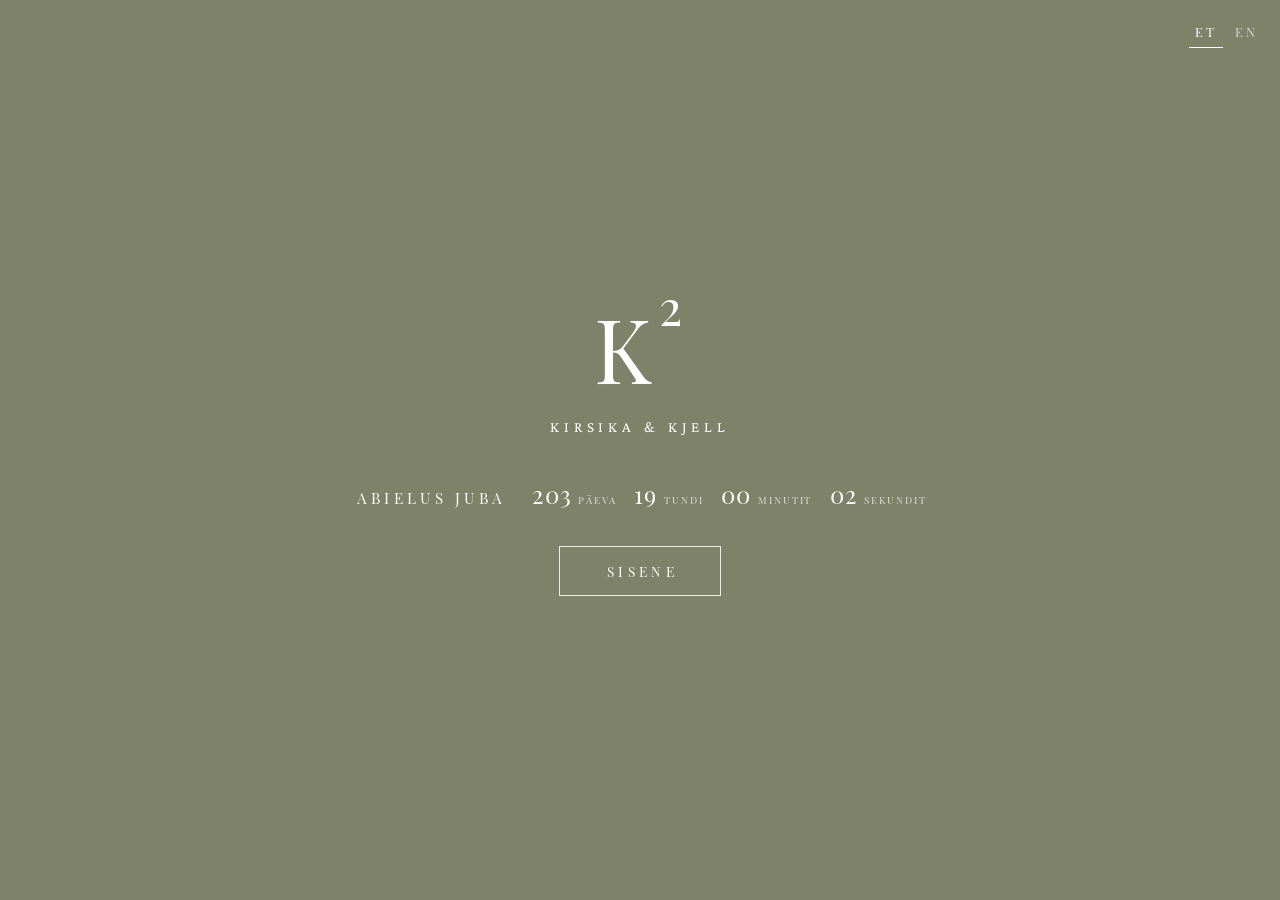
==== index.html @ 256d382e "Landing: bigger K² on phones, smaller count-up close to its label, one line on computers The one-lin" ====
<!doctype html>
<html lang="et">
<head>
  <title>Kirsika & Kjell</title>
  <meta charset="utf-8">
  <meta name="viewport" content="width=device-width, initial-scale=1.0">
  <meta name="keywords" content="Pulmad, Kirsika, Kjell">
  <meta name="description" content="Kirsika & Kjell Pulmad">

  <link rel="preconnect" href="https://fonts.googleapis.com">
  <link rel="preconnect" href="https://fonts.gstatic.com" crossorigin>
  <link href="https://fonts.googleapis.com/css2?family=Playfair+Display+SC:wght@400;700;900&family=Crimson+Pro:ital,wght@0,200..900;1,200..900&display=swap" rel="stylesheet">

  <link href="./style.css" type="text/css" rel="stylesheet">
</head>
<body>

<div class="gate" id="gate">
  <video class="bg-video" autoplay loop muted playsinline>
    <source src="K2.mp4" type="video/mp4">
  </video>
  <nav class="lang-switch" aria-label="Keel"><a href="index.html" lang="et" aria-current="page">ET</a><a href="en.html" lang="en">EN</a></nav>
  <div class="gate__inner">
    <div class="gate__brand">
      <p class="gate__logo">K<span class="super">2</span></p>
      <p class="gate__names">Kirsika &amp; Kjell</p>
    </div>
    <div class="gate__since">
      <h1 class="gate__label">Abielus juba</h1>
      <div class="countdown" data-since="2026-05-16T14:00:00+03:00" role="timer" aria-label="Abielus juba">
          <div class="countdown__cell">
            <span class="countdown__num" data-unit="d">--</span>
            <span class="countdown__lbl">päeva</span>
          </div>
          <div class="countdown__cell">
            <span class="countdown__num" data-unit="h">--</span>
            <span class="countdown__lbl">tundi</span>
          </div>
          <div class="countdown__cell">
            <span class="countdown__num" data-unit="m">--</span>
            <span class="countdown__lbl">minutit</span>
          </div>
          <div class="countdown__cell">
            <span class="countdown__num" data-unit="s">--</span>
            <span class="countdown__lbl">sekundit</span>
          </div>
      </div>
    </div>
    <button class="gate__btn" id="gate-enter" type="button">Sisene</button>
    <form class="gate__form" id="gate-form" hidden>
      <label class="visually-hidden" for="gate-pw">Parool</label>
      <input id="gate-pw" type="password" placeholder="Parool" autocomplete="off" autocapitalize="characters" spellcheck="false" required>
      <button class="gate__btn" type="submit">Ava</button>
      <p class="gate__error" id="gate-error" aria-live="polite"></p>
    </form>
  </div>
</div>

<div class="page" id="site" hidden></div>

<!-- The page content is encrypted. Edit it with tools/lock.js (see the comment at the top of that file). -->
<script id="locked" type="application/json">{"iter":310000,"salt":"vQiVzx8TGcfg18RZY+AP0g==","iv":"wEbfs6WBPSeCGo1Y","ct":"0F+RJvotbZdDdXQsGG6byM0WXBLQ/V6Wx1gEbDm/RqMzo++V1Q5sxUFkc9J2r/7x3gZcLpUcATj5QLIuo1Wu948eoTwaD/rPXMTDlRM71Elyk+n2sT/e/5cp1/4v5ZWzhIE8Qm8aVZiT1aBIbyCt70TwUYKrCPrOMk0eOxo5BPqb8T/nrdvNFXCMfuPQGPifjexEQrbmwPWOo8n+o1MbzO/0GqK8q7wVf2jsK3ixygFHD8UeY2S7VzLYrSEYRbWxO54NY18oRQsgYcDOpTv7iXLk2wJKbzltGHTOCNbHyvqwc3YS0q+/HJyoIDAgxd7Jvv9GpVjxrjAJDXq537oOim+qIPhtq711N38LnHH6CuQ8RgyoPpenQABxCwj3z31dFrODzXJEtxSKp+9XcK45d8/RJcN75HMHYu5GntkQeJ9Y1VF0ZQb0H5730ZE812k1EjQrOcAOZTjhu7I9qsXLP7Q/2IaBbkipuBsUnz289QnT8bZzPEqExWIA1HWmZKdEs3kjWxlzlY4yqbL2v9ToOJ+88qdUSouRljXApN8s2j6eKtbH43HFnC4CujAor9T16Am+egyk9RDZHFDoXh6RqKAYscclReM6tuCiVSWtNDr0heoleFSvIfv4/vx+WokeqVW4oepaxwZpfE7rRpHrm1X88dlCNsTKfaRth5gRND1fiJB87IEENuQ7DGoEJY7adMGz9T+Qnmx7RS1jmdHlv9hlg8Z4KhNxb7Nzt10y52EtgjK8+CkzUGPk+Vpts/NJ4Xml2HpJUjBhnAbuVnxE1w+wZPOTrNZ9wl4hZuDzY35E9IRSRxv+z3Kzeva0j24PxRUSySnmpxVbijNswrnRxs4abvJAi3YzFb3aRIqsOe+/TnYhZkMUdsURnOX7XWchMcWe4ZSs0ugEiq+BBbMWQjupMn1HoSBqcRqHJPWR7MhjGmwnhEvrT9GfcuBvsiWuo7InCAW5e1ZQg4ozBuyPmuZaj1dXPl6mAIOygZqL22T1tBfYq6uIJn7x9msm0IRNt2W6n9tGJJnu/td36YwEId6sIZUoV840ebdxcOS4Qk8bpFEc8bRS/xSglrLAie4qV33zOTP9+FPlPRDX0ba0ayZ5MssMs6YoelpnuVIgSzx6o7W63h2L78nghIV/oMTCHIQsxsoYmQ0YVaSDpb+XaDwJtPDdllA5jSuvUj+iQcbEC2gHEGmZxN/rreg65hKKzI5rvSNB4Yv0qgb3NuTLnrzUMpbPk0HCTVZjtFArdnxCTNDKPxWUMKgKfwnV2W0edNDBcRZfIaILe46gKgFDgVeaMb/PkNWtnJq1IXJL5zhrP3jFHHKLTmOzDcTU8vIgQ9MTBeWckexW9je8nVZ8CAjGt8BafDm7CcsQSiZumJCCfMZD3duDpqEFXcM5vCpmnSZLBcOovhLuhUg8xFWvn73nF/5yVrfV6cqqe5ENgpMLaL+2gfuOEwQhRi1rGAlRLFhGaIjFO1ZXStIK9c9SXnFm/TVfTRvK6GE/Dt79lcchnTLeWxtkEUBAD5rq4JyRtvuN0NbiK8H2EkNOuO8YFvIhy2T9qn25Iw9TiJyQExZUWMgLlkr0KMgI7z51yFIFdiqnFQCTwjKMBRi4KbZ4o+v9SH+Y8jNEET7GskkxWHJPFArv0/ek6PV3sK1mq3ZBlIAA1gZwBNww1UCzAFWEQ6UtuBXXXAFSuwtFPF9DBFO1DCYDZVWDzNvPWUju/BGq8AMdwURYLjiKlu1SFgAb0ycUkeLX8OfbMtzWfr0Xvnx39JkIgpnSzuJr4u9eIXfpCQRrPeSf/9TcBJs50WbYoUjtOXh0H76wuQ1yilRXTPyYrC7qwimEVo1oYlZAEyDLSX0lprNC4cKk7ZOokXFZbXDM0BkJmhv1dzRZrETqFDEu5AmMrjHJ5ADf6xkijfn+7U0dXC/FLzGG4QsYI7ZphpK5B626XE7FUjz7qQANWG+rgSn1qpU1k4fH2n4TS+jCfKUV4h5cWSLGDNm+/h4RLg1r1940WM2p+85V9LTglWyk15eRWooybvgtAUWhFlhy8CNjfs1nv2AsJLzYTkeBL9P8oCPDJtsy/afEdfscBFQOnMN/w/dTkUVeUoq5YNwTOwXdDImN1qBQn7kH9aOPIgV3O1JROFVVi29sX9ycrU6yvA0I1HUw8kVjgz/jHnBcBhYfuvgcqCknGRw1Te1rbs4IQ54Nfrf0mODSHOY0QPL+umF3Fbr/egrDWrJk/KDvE5ghWDcYF6+kGBBU5GcJP2VbmgP/d7Mqhqt3n/cqHACYK2OWsNf0dCXrDJWi4nsAJvHsCQPhfU9RfPLYAPl8ZJUd9vRefTGKh8POi55XEYKaDykewFxFsyWoIzMfXTwi3/[base64]/GIlH59OfDFy/uWLuNs0PBQG7MRfzPa7QrYyZVsVMfhcjuKQkpCFvodlOheRshbwl4up2mU8uMA5QAzCgwekyPjXzfQAUVXfLge036LuGdfRNNzyGInY4ZogsP3l++4x3AAzkKMCJeiLNewXK729OHaJbZqvtVLjXMCFds461xn28z8h8anLdBvBS14Ao/kRaMFfHjQlbvv4A3SlwRRG3Q6gZ0C42YT670AtqlN9qFK+vnOt/FLuJfhmTX5Ii/jJAWLqMblniBowQhzDvJCO2PzGVeGBlYK9VDewH6HaO0tnlPeLEpzTiYooshkmn+Ya2v13lGlta8TM8qY9aQdjeg3Mb2PYi6luC2+wsI28rDlbKjC5uRJYnw+zN2nFFZ8Ak4zmWbiFL1X4BojmIL0wdQTXG7f0tjRVHubCWvs0Xaqde/LzfDCjqIWTMVp8HiCBnvM4B51aYBXZENxFp6TsND/1vuHGt3tGJvroCjG9MKecxMX3y6+1N+PVIU5e6Uj8WRBGoRq5dWwBLs4jD/Hp5Wt8GOmglgHUUADxpOuraDZ4k7MAyN2A4BxkX/FPQLpAJcFtKCtCBUOPomuRTQOa2BALKW5tKxHcieksIL2F4U8t0H9DEDS1wrcSTC6+sEO2xVwinTbqHjuT1/3i7YfdCnuj/uWBi3JTtCzPP4ODMbTpR9KDw460ttiB+Vxkpr514XOZlXm68Uh7zQQaCNdQb4BWMzF9q+E0rwvp4Tsw0eI5Bh823fYooruyTLXxKYwnp0ruMIjSW9A+HcHmd7smSENGxALn/2lHXHFUyYhn0QXVs6B4Fh9SOxPyqovSoRUnovMnxNjE4+tWRxlt49EOiJc/QZRCzsBpdD+RaJ/udGT7gQCcRphA1N3jjb1HmjxPo69n/goaWyxTm7gGKOLqBR8DZ5U+imAfPNkpc8qqfvS/KlCAiU7/SZrccnMj8Rjh/T+/B9kvzuMbMRE/w2sI1r0ZYVD9mFOXjSEAHDN5FzDfpqjljy6EV9I7/tKTpGWPETQz9U43t27L13FYOsRsHBbuD/tQqozXzotuprnH3D0rTx35ZAkWaZH/uGF4ItSJN9ekUQP5UvNrxxH11WFL2Q5ZISqjDbCyFk0hYASizrfBhoziuSQMDsKDtzYGj6hNTq9mlyj57s/tchNiHdEG3LGZ8SwnqU3aR/GkoJMtpYJYRJydbaT5IeleVTOdDXJf9kddM1KuL2DiVOqU1A4rD/rYCo8k3yXxfHjPiFYtVOQzdMbW4Z2jQ1O4eaMviVDfyROaHWdr2kWzFF/9PUwGMUT77qGPVhhfbzFgKpbgpbsFSqrlM05zHqsHYEgst6l49MAmHohD9hRG0o59kqNRTYMpyK1nHa1em1YU31kB8sWoqSZQ58QC5sHFba13P2s49zTBCMHBzmKMCtsFAsfYYWYx+aJ5+Z54Y08qUhhpA0I6uHOmV3i0+H/s4ZKdy9UHgFdCWi6sKmTyA6gxywzQHDBbrtRcV1VjTTE1J+DP6Fa7rvhfXmqd5EBqXyW/[base64]/08mJgymcpsP9GYPbtRwDULuFlWrhAxqWLvgsYHSF2+94v/yD293Y5zG/8mN47aIMCn0zpJMGXJoN0G7OYk/MN9GJDEzmZGJsRlfamisTja5s7WAPwlaqXMd2bAzqGZ+rPmaTTmuN6aXTP3ATsGnpz5xiDAMM0lXyZ47oTUDBoNv9E4fxZkk9IOy1pka6+tMgUV1V/l58JKs5BA7okVZya0C9AXFIQztNvjv0OMs/hcl3eo0LrgyHLtGrThLX677ieNERR36K9KHhCQIJ16pLkEc6RNRABbiFbzoZc1g2uXgu4moHhdNxQenO0CEZw2DKjGj6msqFhVaWjfiIMeT+bjjtfkGd9qU4kpvHkOItL+ydQ3QaLtC2kOT7Ebt2QdfsWZtWFlluy7hnhcmBlOujkwxG0NLwkZRmf517/DAL89WUnQL+l32LvILE/87M/hbmpzocca0OtTFSg5VRSWHXfV98VwqnX8x+bBnR/AqbLKBQ3ecvyy7gZysF2NZCZicp4WEgw0jcg61laOIY8Ptab/0AFATu8PHhHUoZIjsu23x+lvmeiXia26UCoMB8Zls6gABcyvkt8Rd5SFcWFvoW1nRQ7ESYxMfTao3XH+0LdDML0USaMNeka2yieQP1tz/b018cSVecHOeyrDjyk93q9dGjKroA2P+Q9erHbC4f5O6/VK7Y28KaCWvZn4BeMJzJFxD9Y5pk7pyeusu0iPjDF8EsjoZK5yocoCyKBzFl5/PZbMwaLXqU9ILiBEZjDATvb0cmqVAEpeY1LBvhhPO/1ZhFTfu6BMsFtGPErm2TanweCUiYkn5wWHBfIrklV3NGQLguiegQ3oFWu1Ju0TL9/WrPDZOrI+dKeMEX30hWGo64klkqcP1A/6QZvEdHZivATQ6sIVyIJxvHMOIcuoxatUqnltCSfCmSkDe2ei3fuR3PN3JTsJHkY2+44D+XiTwsryBQ9kQ80Wl/vOFUl7UYeJuWS3lLuaSC5JcMLRkZDsZFRw2s7niMZ1Pi9shHwG5VlgkGSKJT0Y/EnEVgbxT0xLii55cZahQy0/pd+pyIMa+dbwii5xUud/hd3nBk1UTm/nKIxCpIzOoBUv0vdGfqQ6vtvDwOL7HqDxSI8VMmNTq9p/DQQPPmdEMbIAOcIyFgmhC8/BYxNJSTYZAeTh3mzMFvk8FGIVX4a3iiI6rMh7RVv4/pOiqmHQf3Oofvq8+tIhodJ8qGPpaSmjS3sEUdXHn9fcitqZhh42upH3vP27gg4axauRXQ82y3cstyzn5qVNgBO7shOeM6APxA+gQ8KRlNExE65lP7jdgCKs9i7YD6V33Ld6HlhyPOkM100Dvug/vMHA8fNTUfkwydXI8oT5kBirPzneJFTJ52PQpNuYGhhISee+3dmmdm+V4sdYcUjeyQYn01luE/NmiUMUo7WPqmrvkXGR+FqQw6+/Vea+ZQTH+VKvRBlIBADba5GvtnuW1SgCg09c1hZSOBetN0HMV7Q2a1AHMqXEh+PrKLzeP0RUZ91oW1XSXvJM5AhZOtpY5b2D/uQhTmKMHxk8QczCdpQ81nC9tj7uDpTLQGH+D8BcQgW4EF7IXrERyar0KOSi7iSDCDD3y9J2kQU14heK7mZ71/emL4B7orwsXclQNzDT65gWhxcKxWUEcwNWzhXEbDBYFFxfRI52Q2xsuwXSPOwpqwu6Wxapkf2WqUKgbPIZUIpxUkXWmy9SgWrFQg+S79UEDS9lcw+S9xPSoI0NWTbymf6sjceAJ23x6dweEosJHh1Y/FsYM68KulpivI1pTcM5OTdmC8sHPSdfZqwsbCF9niIsRQbqCV0ePdF1C+8Z0106SOsdM12pHc33IwzdMTF8kvjuvDJrM1zl1mYxeRVJcPbbSMhqGyne4EfHsPXgP/W/bG0xI7v37BV3klOarjnv1i1EkXYMstz/H4ltgjpfsuhJGrcvkIid5JZoV9UMDEki4EwzS0/wHxSQm4+GMy4VO1nPh+Zub+MKSJ0kF4+z1JzLCONE1iKggZP8gFovsPYulJijJNLn08rErpKgZI6dNN/8oI+OEgAqCWxeQJ/yCDVj0Bdrk+EUgxL6a9NowNoMxTWwerkpYqA2G6uPtvBUP+HoO9TUXJfb5gAA7/Or0Cpznn3oP4oUqhNpmBVRl+u9+paEhya/FTE5KOkxVLgR69QczgFN78lKPZ7UsAUKhFvDTfY6M9firVQdwbl0F65fdGxYjc4xa1/cuk5U0/R7Z6gmvaL7dwgMLX7KOaJBJiadRq87hP0vLWhlkLi74uCf8dZZIu1NmVjrIcNU/7cJQhKTvWrT2sTUr0e8juaJgn1VVEBvcspAojkSFTAIXG9iY2ICe3t1kuwmFUlcxN1P5KakQAsFd2JjAF1numhjKyyrxCLzVwdUowgeuozWKo8t9cII5K2ADIGE0md6ELe+bIXJnYa/mVYAQ6xNzpAvtv9HLo+KsdgifhuumkMl6OuolmUiU0ykRBNrgJs6icUPmRvXS+QzBI9rfBLXH+ZY8zNyjqDKWq2LFj6oG//0MeWS82t3FFw4vi0CbP2/BwjtA3rY/564HdR8DAub7StLOCUM+pAWOLj1ioFj+mnEVTDEi/UYLehBrnYk9h3fBjp0Kg3d98yq924vpavCWdjuTTE1++b+Zy+V7FBavx+bLNQ6xzTXnRklmJZC3GtPN736LXtfdR1rfqCv2zZ8F82xfcATtHAnBpz0uVB3t6KvKXOIrCCyJnm7mphSzb8/09swzQEBaZM++xKzjuUsiEx+Wx9NZ6aJT/mkdj4bO3vEOzDYfF9cevEdP8wZFk56hXDP/R+bM8KS7cTiapWHuJ7GyuZEkgqmO7iTbZnz2MhGJsrQtBVacqqt53rcq6r8DD0LvVKE4lzweMfjFCye+tFHIv0N27sfBob/4Llabb8K4wqv6gGEdSBHrxjN1H9ld1RTFpNeU1TnUQwO30dYwK9e0G+rfGQgvCTXSla2XELmP61zsIxTqYzT51Y3ssX5VF3PWU0OOKss6MFujEk1ipc+v2oFP8VmTNMBCmBZBNvEsrNGW2GgQP3lsFMNB364ZFzR5gSOoAD/6i/Ll9a476QJE8IQaCFS3186B9UrOr7eLEFYm/dxwGv4tuadIMhCkrK2r1Xk/t2k3SKm/aCUA9EjsRk60aiP6vtq2KUfduOk5JYkMmLhURwaU7GVRl0LyjoU5awUE3kETj5Q/IQpRGGRnVRHpl9/ilySEagJSVvI/t6WzI/lNl8QN6xIOjDQnxNTw5irt5OI+NOXwTnmyXtGchVIfIzirYmeeNGGaiNfD1e2uy+pckmoIGKNLUX5nFfsY0S924cvLp5Pm9hcmRzPaDWV0/Q0PTG6gHfjP4cODTIqHZEQRMfKvoOCcELMCYIvgyNvlkFEnqgvd/+NUTlIJxVdYhNAzbcaQXHe40vCwUvRdapU9xsiQYGd7uclBuZi/NfCMcihqLH0y7/G3RMp70lHY7EKBttmoKr4MowqpFTBvxKm8Bq2dMoSolpatAlev/yH7wMJWCTsjBxJQuzlgua7dxginKpdHXx9X3Mp+bQaaW05qfJVPvksz+dBLs/aDW7gzWM14zIuOwwTl42ZyYuP3asUmE0fzP06s+ZUNCY2h36nRVALdOsf9rz6pBztDeChNX5/xNQGJ2TA4L+yk52CcS4QdMm4NKM9XXbfpMncamRnoji8LHI4QpKBmCm3whWGSnFRqi9fHhw0Eb+Wy4PWDhcEXDKk4SoN1DGpqJEEgk1BKBhhqIHZrCB3EKqlM9vCW/D3VMEm77mGN9kK9ynPJnVP+Du1ULGQCUI9b/JH1ZAsOpNw7mxupm+DN7+o3JPsrdLNghRZ+AEx/B7EEbTfsiTtQLuIj4ob1uLp43w2omj88MJAvBIahQRoRaqMzSNm4eprnbP0YYYuQMEh6d8L+gW4bsx7B7hkG4gWc/ecH86PTQwyF7MksiTfecm7EeryYNJhIOVc1l29kF4eX8N2m9yUjGmN4yRVQuAsMV/NlGtxcaIe2/7CLTLfzqVCwD0Z9iN7nR/Tgp+FXnSGNz0Z7rI8aUBp+6EEdWzpE9cHvwR1sYvPuC16XMGEl0NPLLMlyHx6+3ztF3TTQj/7zX+z9Rje0YdzhuxWBpUMViDbHw6X7Dk14gdReuZkuDuml82aQnikB2HKnmv+NYwtXygGVQg4upfPaBo/w4CvrI/p2istHjSBHRNa3tshEO+BYE5gSLym1UZYq2I9mCuEbTeSzucY9xS+mjUeb8MepDm7xMaQAelKA1BPPj62buVmcc0m76vVLGv0lmLAJGfnvgpIVKnOJw9ij0tmbZMJ52/p8++ZVmIASelVUReo37u4o/f/kVpNRziE8gv9Z3hNM/URKe/6t1wM+nP+1HpobENGV1Je6JmuK0lBSThoGonrc+MztsFmdaq820w8j1Fz7fI3tkCrGX5aMLZF3X9kj9SISs/Fxf+mM7CfpDR0TGRZmVU4YY1s0ZkyyQ/15Md8zzYU/gCcwMQtZezG17ZK2LRYxrRVtdUrSB73lO/BOaVdrR+0PQf5GT9QFfAU/VZlLV2+vSidpf6UvR7xPJZwdM3IPebMwcbyFlbSrwYT6E14LprVtx9ZNV9jvqA2R2dOOv68Wo1hahGaYwP9IBZ4E6X5WzJdXAdy+Tvzh+Uiuy4Jo00tgXxjtL/juY3fPKbe8RXOesyc1NzMdomciYik4o+DJePtaSDF/gUSHuERCBu8UXaTX+CtoWe3ceFVk2wot24JDvoURI9Bapv8wcvn6safXfxf6PqVFbhwOfdsZ5+QMWsEK+38JhdoT00ujykXDg46WixZi6CaBxAN7huulaqBF0mu5jR7jfrVKgOtWY2t43U5s84LAYUJ9I7ZbDImfJWoTGdyaksHe7v0x8r1n87Sf0Rdpz9e/SsWhgMbBlDg3D1Kk/UwHM3E3sr+kKHVqgxYMaDkENH0haicvTiSo4XzKeuQNJuiJ6aw+BeE9jLFtrpA8Wkwk4x6ECw+oeBRmWzk9+ZcpvxVSxCQZ+2cL9Qq6uDBA9RUqZdrwns1ZjckghWUOmwQWvgNVNqY8/LIvXSKhLmAaQ5ebvWnFIqyTcl3vRFiQ4cZPDlDJZV0vL02Btk8ZYJoRsB6nccfRqVjgZnfIA3DDXF9VJm5sFEsdeTtQWMaKeYJcymSMjj6k1NITIjCdMySWoamfNfkQj+cdW7mpY2hGjGuvOmH/WN7/sPFeee3qjUf89wSK05FcTqvEigcs6DZT0G3iYyQXDaapZirii8/Dd7AqWNpadTKfu5nGYRSF/+Z8nTeISE4TAVkh8+ETTB98RxIXm25kS5l+ZmQDXVhZjaX0F/rPCH427iAWk8oQQp9weBrjkP+HnFYFvgJNIzgDQ898PLTywuGWV9Pxda943R7YeVkVL67XgDUFb+1n2YEQMmMlp/L1A7drQc/JQOQq0CS6ceYHAyWrc9lQbYauMha+uEO4jO5Z97QXcHQ7GoK8KAQCqQevG/Vyaoc5Ew8IFmOIZi5c4kBNQq+zCbxFPfPOF5g28y/vabBEAl4JqkOmsvA4W6s6gTFmVVaBgcjs/QINf8rwyBDJlmPGHcLoMH6nNqWJ9pIT6813GgE+fHQQI+y7iFNdrEpUmVHvFXCWueaMVtJx9YAmukyEtP1m9qUT6H9ZyMbT4YF1PslnzLFxMUh3OEwSJ2TzCp/N+1g7CLoBFZ3hZAxEeJngQXa+IewxZ323jGcqwz4u9gcs+cJ05YUu5S+gzHGIsEqHu2tjpMiSsgLwTqU/cd4F3gbSISs60MBR4XsL7Rc3vqi/[base64]/0Bx7zluWtyqWLTpnQcbvdzIwvMLyQ1Ux2wjXRfACnAMsYWLdbLbZplNZvOC4OZOpDylYTfRl96W2a16JqY4CxL//BQLqvo2uQdEEkAKZxFRm/hbs4whazqTSCq7tXhF1k2zqe44Gkb6tFaduXZxPVhYTzTwMufXvumtOQfYY1b1ncLU50JlDyMX6daEcaiZbCuEU2c3+mBamP/yOSyhVRmqhWCL/z2OqwWLN5XFTn8NYElOCEN3hCBDVhY2IYxb8Xe/[base64]/N/FbFinFWKNFS++gFsMnyWjroDwuX+eDA3xEIb0Pr4ZooKZvAenexvkMUhZRzwclixeFPPiS+e7IQ8T0YmYHY0J2+gKno89XjqbNvMZpAZTukOMqwD/lDuKRezkBNxHlPyEjd7fbxMGz9YEmUD/IOpX/gEmIReowhY1wQ5yc6d8V9x3uPJQHS6O2MB3nWEUdYrx1Fby0XBuy0sUpE26ReLRrmiIvADlsjra8cMjecsWAsB8Wa5WRHdxFVSyOBFt0DOg0ZJ/HcDThKNGjGUrFjqFtHA=="}</script>

<script>
  (function () {
    var TEXT = { wrong: 'Vale parool', busy: 'Avan…' };

    // Count-up of time married
    var clock = document.querySelector('.gate .countdown');
    var since = new Date(clock.getAttribute('data-since')).getTime();
    var cells = {};
    'dhms'.split('').forEach(function (u) { cells[u] = clock.querySelector('[data-unit="' + u + '"]'); });
    function pad(n) { return n < 10 ? '0' + n : String(n); }
    function tick() {
      var t = Math.max(0, Date.now() - since);
      cells.d.textContent = pad(Math.floor(t / 86400000));
      cells.h.textContent = pad(Math.floor(t / 3600000) % 24);
      cells.m.textContent = pad(Math.floor(t / 60000) % 60);
      cells.s.textContent = pad(Math.floor(t / 1000) % 60);
    }
    tick();
    var timer = setInterval(tick, 250);

    // Fade sections in as they scroll into view
    function initReveal() {
      var els = document.querySelectorAll('[data-reveal]');
      if (!('IntersectionObserver' in window) ||
          window.matchMedia('(prefers-reduced-motion: reduce)').matches) {
        els.forEach(function (el) { el.classList.add('is-visible'); });
        return;
      }
      var io = new IntersectionObserver(function (entries) {
        entries.forEach(function (entry) {
          if (entry.isIntersecting) {
            entry.target.classList.add('is-visible');
            io.unobserve(entry.target);
          }
        });
      }, { rootMargin: '0px 0px -10% 0px', threshold: 0.08 });
      els.forEach(function (el) { io.observe(el); });
    }

    // Password: decrypts the page content (AES-GCM, key from PBKDF2)
    function bytes(b64) {
      return Uint8Array.from(atob(b64), function (ch) { return ch.charCodeAt(0); });
    }
    function decrypt(password) {
      var p = JSON.parse(document.getElementById('locked').textContent);
      var pw = new TextEncoder().encode(password.trim().toUpperCase());
      return crypto.subtle.importKey('raw', pw, 'PBKDF2', false, ['deriveKey'])
        .then(function (base) {
          return crypto.subtle.deriveKey(
            { name: 'PBKDF2', salt: bytes(p.salt), iterations: p.iter, hash: 'SHA-256' },
            base, { name: 'AES-GCM', length: 256 }, false, ['decrypt']);
        })
        .then(function (key) {
          return crypto.subtle.decrypt({ name: 'AES-GCM', iv: bytes(p.iv) }, key, bytes(p.ct));
        })
        .then(function (buf) { return new TextDecoder().decode(buf); });
    }

    var gate = document.getElementById('gate');
    var site = document.getElementById('site');
    var form = document.getElementById('gate-form');
    var input = document.getElementById('gate-pw');
    var error = document.getElementById('gate-error');
    var enter = document.getElementById('gate-enter');

    function show(html, password) {
      site.innerHTML = html;
      site.hidden = false;
      gate.hidden = true;
      clearInterval(timer);
      var v = gate.querySelector('video');
      if (v) v.pause();
      window.scrollTo(0, 0);
      initReveal();
      // Remember for this browser tab only, so switching language doesn't ask again
      try { sessionStorage.setItem('k2-pw', password); } catch (e) {}
    }

    enter.addEventListener('click', function () {
      enter.hidden = true;
      form.hidden = false;
      input.focus();
    });

    form.addEventListener('submit', function (e) {
      e.preventDefault();
      var password = input.value;
      error.textContent = TEXT.busy;
      decrypt(password).then(function (html) {
        show(html, password);
      }, function () {
        error.textContent = TEXT.wrong;
        input.select();
      });
    });

    var saved = null;
    try { saved = sessionStorage.getItem('k2-pw'); } catch (e) {}
    if (saved) decrypt(saved).then(function (html) { show(html, saved); }, function () {});
  })();
</script>

</body>
</html>
---- style.css ----
/* ==========================================================================
   Kirsika & Kjell
   ========================================================================== */

:root {
  --page-pad-left: 24px;
  --page-pad-right: 24px;
  --content-max: 460px;
  --section-gap: 88px;
  --body-indent: 1.4rem;

  --color-bg: #ffffff;
  --color-ink: #1f1f1f;
  --color-ink-soft: #5e5e5e;
  --color-ink-faint: #9a9a93;
  --color-rule: rgba(31, 31, 31, 0.08);
  --color-card: #faf8f3;
  --color-card-edge: rgba(31, 31, 31, 0.07);
  --color-accent: #7e8269;
  --color-notice: #f6f3ec;
  --color-notice-edge: rgba(126, 130, 105, 0.28);

  --font-display: "Playfair Display SC", serif;
  --font-body: "Crimson Pro", serif;

  --tracking-display: 0.28em;
  --tracking-eyebrow: 0.32em;
}

html,
body {
  height: 100%;
}

body {
  margin: 0;
  background: var(--color-bg);
  color: var(--color-ink);
  font-family: var(--font-body);
  line-height: 1.65;
  -webkit-font-smoothing: antialiased;
  text-rendering: optimizeLegibility;
}

* {
  box-sizing: border-box;
  font-family: inherit;
}

a {
  color: inherit;
}

/* ============================ Hero ============================ */

.hero {
  position: relative;
  overflow: hidden;
  background-color: #7e8269;
  min-height: 100vh;
  min-height: 100dvh;
  padding: 24px;
  text-align: center;
  display: flex;
  flex-direction: column;
  justify-content: center;
  align-items: center;
}

.bg-video {
  position: absolute;
  inset: 0;
  width: 100%;
  height: 100%;
  object-fit: cover;
  opacity: 0.3;
  filter: grayscale(100%);
  pointer-events: none;
  z-index: 0;
}

.hero .hero-title,
.hero .subtitle {
  position: relative;
  z-index: 1;
  margin: 0;
  color: #fff;
}

.hero .hero-title {
  font-family: var(--font-display);
  font-size: clamp(3rem, 14vw, 5rem);
  font-weight: 500;
  text-transform: uppercase;
  letter-spacing: 0.05em;
  line-height: 1;
}

.super {
  font-family: var(--font-display);
  position: relative;
  top: -1.2em;
  font-size: 0.55em;
  margin-left: 2px;
}

.hero .subtitle {
  margin-top: 1.1rem;
  font-family: var(--font-body);
  font-weight: 400;
  letter-spacing: 0.32em;
  font-size: clamp(0.78rem, 2.4vw, 0.95rem);
  text-transform: uppercase;
}

/* =================== Coordinator strip (sticky) =================== */

.coord-strip {
  position: sticky;
  top: env(safe-area-inset-top, 0px);
  z-index: 400;
  width: 100%;
  background: #1a1a1a;
  color: #fff;
  --coord-gutter: 16px;
  padding: 10px max(var(--page-pad-right), var(--coord-gutter), env(safe-area-inset-right, 0px))
    10px max(var(--page-pad-left), var(--coord-gutter), env(safe-area-inset-left, 0px));
}

.coord-strip__line {
  margin: 0;
  width: 100%;
  display: grid;
  grid-template-columns: minmax(0, 1fr) auto minmax(0, 1fr);
  align-items: baseline;
  column-gap: clamp(8px, 2.2vw, var(--coord-gutter));
  font-size: clamp(0.5rem, 2.2vw, 0.85rem);
  line-height: 1.2;
  letter-spacing: 0.06em;
  white-space: nowrap;
}

.coord-strip__label {
  justify-self: start;
  text-transform: uppercase;
  display: inline-flex;
  align-items: center;
  gap: 0.4em;
}

.coord-icon {
  display: inline-block;
  width: 1em;
  height: 1em;
  vertical-align: -0.12em;
  flex-shrink: 0;
}

.coord-strip__pending {
  justify-self: center;
  display: inline-flex;
  align-items: center;
  gap: 0.4em;
  color: #fff;
  text-decoration: underline;
  text-underline-offset: 3px;
  white-space: nowrap;
  transition: color 0.2s ease;
}

.coord-strip__pending:hover {
  color: var(--color-accent);
}

.coord-strip__mail {
  justify-self: end;
  display: inline-flex;
  align-items: center;
  gap: 0.4em;
  color: #fff;
  text-decoration: underline;
  text-underline-offset: 3px;
  white-space: nowrap;
  transition: color 0.2s ease;
}

.coord-strip__mail:hover {
  color: var(--color-accent);
}

/* ========================== Page content ========================== */

.content {
  max-width: var(--content-max);
  margin: 0 auto;
  padding: 64px var(--page-pad-right) 14vh var(--page-pad-left);
  display: flex;
  flex-direction: column;
  gap: var(--section-gap);
  text-align: left;
}

.section {
  margin: 0;
}

p {
  margin: 0;
  font-size: 1rem;
  line-height: 1.7;
}

p + p {
  margin-top: 0.85rem;
}

a {
  text-decoration: none;
}

/* Column wrappers — invisible on mobile (children flow as direct flex items
   of .content), become a 2-column grid on desktop. */
.cols,
.col {
  display: contents;
}

/* =========================== Section heading =========================== */

.section-heading {
  display: flex;
  flex-direction: column;
  align-items: flex-start;
  gap: 0.45rem;
  margin-bottom: 1.4rem;
}

h1.section-main,
.section-title {
  font-family: var(--font-display);
  font-size: 1rem;
  font-weight: 700;
  letter-spacing: var(--tracking-display);
  text-transform: uppercase;
  margin: 0;
  text-align: left;
  color: var(--color-ink);
}

.section-eyebrow {
  font-style: italic;
  color: var(--color-ink-soft);
  letter-spacing: 0.06em;
  font-size: 0.95rem;
  text-align: left;
}

.section-ornament {
  align-self: center;
  display: inline-block;
  font-family: var(--font-body);
  color: var(--color-ink-faint);
  font-size: 0.7rem;
  letter-spacing: 0.5em;
  margin-top: 0.2rem;
  user-select: none;
}

/* Body content of every section, indented relative to its heading */
.section-body {
  padding-left: var(--body-indent);
}

/* Ornament used between repeated blocks (schedule items, songs). */
.ornament-divider {
  display: block;
  text-align: center;
  color: var(--color-ink-faint);
  font-size: 0.7rem;
  letter-spacing: 0.5em;
  margin: 2.2rem 0;
  user-select: none;
}

/* Inside an indented .section-body, pull back left and widen so the glyph
   centers on the content column, not on the indented body. */
.section-body .ornament-divider {
  margin-left: calc(-1 * var(--body-indent));
  width: calc(100% + var(--body-indent));
}

/* =============================== Notice =============================== */

.notice {
  background: var(--color-notice);
  border: 1px solid var(--color-notice-edge);
  border-radius: 2px;
  padding: 18px 22px;
  text-align: left;
}

.notice__text {
  display: flex;
  align-items: flex-start;
  gap: 0.7rem;
  margin: 0;
  font-size: 0.95rem;
  color: var(--color-ink-soft);
  font-style: italic;
}

.notice__icon {
  flex-shrink: 0;
  width: 14px;
  height: 14px;
  margin-top: 0.35rem;
  color: var(--color-accent);
}

.notice__icon svg {
  display: block;
  width: 100%;
  height: 100%;
}

/* =============================== Schedule =============================== */

.schedule-icon-stack {
  display: flex;
  flex-direction: column;
  align-items: center;
  gap: 1rem;
  color: var(--color-ink-faint);
}

.rings-icon {
  width: 72px;
  height: 72px;
  display: block;
}

.schedule-label {
  font-size: 0.88rem;
  letter-spacing: 0.18em;
  border-bottom: 1px solid currentColor;
  padding-bottom: 2px;
  opacity: 0.7;
  margin: 0;
}

.schedule-date {
  margin: 1.1rem 0 0;
  color: var(--color-ink-soft);
  font-style: italic;
  text-align: center;
}

.schedule-list {
  display: flex;
  flex-direction: column;
}

.schedule-item {
  display: flex;
  flex-direction: column;
  align-items: center;
  gap: 0.4rem;
  text-align: left;
}

.schedule-item__name {
  font-family: var(--font-display);
  font-size: 0.88rem;
  font-weight: 700;
  letter-spacing: 0.18em;
  text-transform: uppercase;
  margin: 0;
  color: var(--color-ink-faint);
  border-bottom: 1px solid currentColor;
  padding-bottom: 2px;
  opacity: 0.7;
}

.schedule-item__time {
  font-style: italic;
  color: var(--color-ink-soft);
  letter-spacing: 0.08em;
  font-size: 0.95rem;
  margin: 0;
  text-align: center;
}

/* Label / value pairs inside each schedule item */
.schedule-fields {
  margin: 1.1rem 0 0;
  display: flex;
  flex-direction: column;
  gap: 1rem;
  align-self: stretch;
}

/* Free-form note used by items without label/value fields (Kogunemine, Õhtu lõpeb) */
.schedule-item__text {
  margin: 1.1rem 0 0;
  font-size: 0.95rem;
  line-height: 1.65;
  color: var(--color-ink-soft);
  text-align: center;
  align-self: stretch;
}

.schedule-field {
  display: flex;
  flex-direction: column;
  align-items: center;
  gap: 0.3rem;
  text-align: center;
}

.schedule-field dt {
  font-family: var(--font-display);
  font-size: 0.7rem;
  font-weight: 700;
  letter-spacing: 0.24em;
  text-transform: uppercase;
  color: var(--color-ink-soft);
  margin: 0;
  text-align: center;
}

.schedule-field dd {
  margin: 0;
  font-size: 0.95rem;
  line-height: 1.65;
  color: var(--color-ink-soft);
  text-align: center;
}

.schedule-field dd a {
  color: var(--color-ink);
  border-bottom: 1px solid var(--color-rule);
  padding-bottom: 1px;
  transition: color 0.2s ease, border-color 0.2s ease;
}

.schedule-field dd a:hover {
  color: var(--color-accent);
  border-bottom-color: var(--color-accent);
}

.place-link {
  color: var(--color-ink);
  font-size: 0.98rem;
  border-bottom: 1px solid var(--color-rule);
  padding-bottom: 1px;
  transition: color 0.2s ease, border-color 0.2s ease;
}

.place-link:hover {
  color: var(--color-accent);
  border-bottom-color: var(--color-accent);
}

.place-pin {
  display: inline-block;
  width: 0.9em;
  height: 0.9em;
  margin-right: 0.4em;
  vertical-align: -0.14em;
  color: var(--color-accent);
  flex-shrink: 0;
}

.place-addr {
  display: block;
  margin-top: 0.2rem;
  font-style: italic;
  font-size: 0.92rem;
  color: var(--color-ink-soft);
}

/* =============================== Lyrics =============================== */

.lyrics-song {
  display: flex;
  flex-direction: column;
  align-items: flex-start;
}

.lyrics-song .song-title {
  font-family: var(--font-display);
  font-size: 0.95rem;
  font-weight: 700;
  letter-spacing: var(--tracking-eyebrow);
  text-transform: uppercase;
  margin: 0 0 0.85rem;
  color: var(--color-ink);
  text-align: left;
}

.lyrics-body {
  font-size: 0.98rem;
  line-height: 1.85;
  color: var(--color-ink);
  text-align: left;
}

.lyrics-body p {
  margin: 0 0 1.1em;
}

.lyrics-body p:last-child {
  margin-bottom: 0;
}

.lyrics-body .hint {
  color: var(--color-ink-faint);
  font-style: italic;
  font-size: 0.92rem;
}

/* =============================== Gift =============================== */

.gift-icon-wrap {
  display: flex;
  flex-direction: column;
  align-items: center;
  gap: 1rem;
  margin-bottom: 1.8rem;
  color: var(--color-ink-faint);
}

/* Translation button — circular tappable target containing icon, heading and text */
.translation-button {
  display: flex;
  flex-direction: column;
  align-items: center;
  justify-content: center;
  gap: 0.7rem;
  width: clamp(240px, 80vw, 300px);
  height: clamp(240px, 80vw, 300px);
  margin: 1.6rem auto 0;
  padding: 24px 28px;
  border-radius: 50%;
  border: 1.5px solid var(--color-card-edge);
  background: #ffffff;
  text-align: center;
  text-decoration: none;
  color: var(--color-ink-faint);
  box-sizing: border-box;
  transition: color 0.25s ease, border-color 0.25s ease, transform 0.25s ease;
}

.translation-button:hover {
  color: var(--color-accent);
  border-color: var(--color-accent);
  transform: scale(1.02);
}

.translation-button .gift-icon {
  width: 64px;
  height: 64px;
}

.translation-button .gift-icon-label {
  text-align: center;
}

.translation-button__text {
  font-size: 0.82rem;
  line-height: 1.55;
  color: var(--color-ink-soft);
  font-style: italic;
  max-width: 220px;
}

.gift-icon {
  width: 72px;
  height: 72px;
  display: block;
}

.gift-icon-label {
  font-size: 0.88rem;
  letter-spacing: 0.18em;
  border-bottom: 1px solid currentColor;
  padding-bottom: 2px;
  opacity: 0.7;
  margin: 0;
}

.gift-card {
  background: var(--color-card);
  border: 1px solid var(--color-card-edge);
  border-radius: 2px;
  padding: 24px 24px 26px;
  text-align: left;
}

.gift-card__intro {
  margin: 0 0 1.2rem;
  color: var(--color-ink-soft);
  font-style: italic;
}

.heart-icon {
  display: inline-block;
  width: 0.95em;
  height: 0.95em;
  vertical-align: -0.1em;
  margin-left: 0.35em;
  color: var(--color-accent);
  fill: currentColor;
}

.gift-details {
  margin: 0 0 1.2rem;
  display: flex;
  flex-direction: column;
  gap: 0.85rem;
}

.gift-details__row {
  display: flex;
  flex-direction: column;
  gap: 0.15rem;
}

.gift-details__row dt {
  font-family: var(--font-display);
  font-size: 0.7rem;
  font-weight: 700;
  letter-spacing: 0.24em;
  text-transform: uppercase;
  color: var(--color-ink-soft);
  margin: 0;
}

.gift-details__row dd {
  margin: 0;
  font-size: 0.98rem;
  color: var(--color-ink);
  line-height: 1.4;
}

.copy-btn {
  display: inline-flex;
  align-items: center;
  justify-content: center;
  background: none;
  border: 0;
  padding: 0;
  margin-right: 0.55em;
  color: var(--color-ink-faint);
  cursor: pointer;
  vertical-align: -0.18em;
  transition: color 0.2s ease;
}

.copy-btn:hover {
  color: var(--color-accent);
}

.copy-btn:focus-visible {
  outline: 2px solid var(--color-accent);
  outline-offset: 2px;
  border-radius: 2px;
}

.copy-icon {
  width: 0.95em;
  height: 0.95em;
  display: block;
}

.copy-icon--check {
  display: none;
}

.copy-btn.is-copied {
  color: var(--color-accent);
}

.copy-btn.is-copied .copy-icon--copy {
  display: none;
}

.copy-btn.is-copied .copy-icon--check {
  display: block;
}

.gift-paypal {
  margin-top: 0.4rem;
  display: flex;
  justify-content: space-between;
  align-items: center;
  gap: 0.6em 1.2em;
  flex-wrap: wrap;
}

.gift-paypal a {
  border-bottom: 1px solid var(--color-rule);
  padding-bottom: 1px;
  transition: color 0.2s ease, border-color 0.2s ease;
}

.gift-paypal a:hover {
  color: var(--color-accent);
  border-bottom-color: var(--color-accent);
}

.gift-paypal__sep {
  color: var(--color-ink-faint);
  user-select: none;
}

.payment-icon {
  width: 1.05em;
  height: 1.05em;
  display: inline-block;
  vertical-align: -0.18em;
  margin-right: 0.4em;
  flex-shrink: 0;
  fill: currentColor;
}

/* =============================== Photos =============================== */

.photo-caption {
  margin-top: 1.4rem;
  color: var(--color-ink-soft);
  font-style: italic;
  text-align: center;
}

.photo-drive-link {
  display: flex;
  flex-direction: column;
  align-items: center;
  gap: 1rem;
  margin-top: 1.8rem;
  color: var(--color-ink-faint);
  text-decoration: none;
  transition: color 0.25s ease;
}

.photo-drive-link:hover {
  color: var(--color-accent);
}

.photo-camera-icon {
  width: 72px;
  height: 72px;
  display: block;
}

.photo-drive-label {
  font-size: 0.88rem;
  letter-spacing: 0.18em;
  font-family: var(--font-display);
  font-weight: 700;
  text-transform: uppercase;
  border-bottom: 1px solid currentColor;
  padding-bottom: 2px;
  opacity: 0.7;
}

/* =============================== Palette =============================== */

/* Pulmavärvid — orbit + label + caption stacked, all centered */
.palette-stack {
  display: flex;
  flex-direction: column;
  align-items: center;
  gap: 1rem;
  color: var(--color-ink-faint);
}

.palette-label {
  font-size: 0.88rem;
  letter-spacing: 0.18em;
  border-bottom: 1px solid currentColor;
  padding-bottom: 2px;
  opacity: 0.7;
  margin: 0;
}

.palette-caption {
  margin-top: 1.4rem;
  color: var(--color-ink-soft);
  font-style: italic;
  text-align: center;
}

.palette-orbit {
  position: relative;
  width: 180px;
  height: 180px;
  flex: none;
  animation: palette-orbit 28s linear infinite;
}

.palette-orbit .color-box {
  --r-min: 44px;
  --r-max: 58px;
  position: absolute;
  top: 50%;
  left: 50%;
  width: 38px;
  height: 38px;
  margin: -19px 0 0 -19px;
  border-radius: 50%;
  box-shadow: inset 0 0 0 1px rgba(0, 0, 0, 0.05);
  transform: rotate(calc(var(--i) * 72deg)) translateY(calc(-1 * var(--r-min)));
  transform-origin: center center;
  animation: palette-breathe 5.5s ease-in-out infinite;
  animation-delay: calc(var(--i) * -0.55s);
  will-change: transform;
}

@keyframes palette-orbit {
  from { transform: rotate(0deg); }
  to { transform: rotate(360deg); }
}

@keyframes palette-breathe {
  0%, 100% { transform: rotate(calc(var(--i) * 72deg)) translateY(calc(-1 * var(--r-min))); }
  50%      { transform: rotate(calc(var(--i) * 72deg)) translateY(calc(-1 * var(--r-max))); }
}

@media (prefers-reduced-motion: reduce) {
  .palette-orbit,
  .palette-orbit .color-box {
    animation: none;
  }
}

/* =========================== Reveal animation =========================== */

[data-reveal] {
  opacity: 0;
  transform: translateY(10px);
  transition: opacity 0.9s ease, transform 0.9s ease;
  will-change: opacity, transform;
}

[data-reveal].is-visible {
  opacity: 1;
  transform: none;
}

@media (prefers-reduced-motion: reduce) {
  [data-reveal] {
    opacity: 1;
    transform: none;
    transition: none;
  }
}

/* =============================== Countdown =============================== */

.countdown-section {
  text-align: center;
  color: var(--color-ink-faint);
}

.countdown-label {
  display: inline-block;
  font-family: var(--font-display);
  font-size: 0.88rem;
  font-weight: 700;
  letter-spacing: 0.18em;
  text-transform: uppercase;
  border-bottom: 1px solid currentColor;
  padding-bottom: 2px;
  opacity: 0.7;
  margin: 0;
}

.countdown {
  margin-top: 1.8rem;
  display: flex;
  justify-content: center;
  align-items: flex-start;
  gap: 0.9rem;
  flex-wrap: wrap;
  font-variant-numeric: tabular-nums;
  font-feature-settings: "tnum";
}

.countdown__cell {
  display: flex;
  flex-direction: column;
  align-items: center;
  gap: 0.35rem;
  min-width: 2.4rem;
}

.countdown__num {
  font-family: var(--font-display);
  font-size: 1.5rem;
  font-weight: 500;
  letter-spacing: 0.04em;
  color: var(--color-ink);
  line-height: 1;
  font-variant-numeric: tabular-nums;
}

.countdown__lbl {
  font-family: var(--font-display);
  font-size: 0.6rem;
  letter-spacing: 0.22em;
  text-transform: uppercase;
  color: var(--color-ink-faint);
}

.countdown__cell--ms .countdown__num {
  font-size: 1rem;
  color: var(--color-ink-soft);
  min-width: 3.2rem;
}

.countdown__cell--ms .countdown__lbl {
  color: var(--color-ink-faint);
  opacity: 0.7;
}

/* < 1 hour remaining — go red */
.countdown.countdown--warn .countdown__num,
.countdown.countdown--warn .countdown__lbl {
  color: #c0392b;
  transition: color 0.4s ease;
}

/* < 10 seconds remaining — blink */
.countdown.countdown--final {
  animation: countdown-blink 0.7s ease-in-out infinite;
}

@keyframes countdown-blink {
  0%, 100% { opacity: 1; }
  50%      { opacity: 0.3; }
}

@media (prefers-reduced-motion: reduce) {
  .countdown.countdown--final {
    animation: none;
  }
}

/* =============================== Closing =============================== */

.closing-section {
  text-align: center;
}

.closing-message {
  margin: 0 auto;
  max-width: 28rem;
  color: var(--color-ink);
  font-style: italic;
  font-size: 1.05rem;
  line-height: 1.75;
}

.closing-signature {
  margin: 4rem 0 0;
  font-family: var(--font-body);
  font-weight: 400;
  font-size: clamp(0.78rem, 2.4vw, 0.95rem);
  letter-spacing: 0.32em;
  text-transform: uppercase;
  color: var(--color-ink);
}

.closing-mark {
  margin: 1.1rem 0 0;
  font-family: var(--font-display);
  font-size: clamp(3rem, 14vw, 5rem);
  font-weight: 500;
  text-transform: uppercase;
  letter-spacing: 0.05em;
  color: var(--color-ink);
  line-height: 1;
}

/* ============================ Larger viewports ============================ */

@media (min-width: 700px) {
  :root {
    --page-pad-left: 32px;
    --page-pad-right: 32px;
    --content-max: 520px;
    --section-gap: 104px;
    --body-indent: 1.6rem;
  }

  .content {
    padding-top: 96px;
  }

  .palette-orbit {
    width: 220px;
    height: 220px;
  }

  .palette-orbit .color-box {
    --r-min: 56px;
    --r-max: 72px;
    width: 44px;
    height: 44px;
    margin: -22px 0 0 -22px;
  }
}

/* ============================ Desktop 3-column ============================ */

@media (min-width: 900px) {
  :root {
    --section-gap: 80px;
    --body-indent: 1.4rem;
  }

  .page {
    display: grid;
    grid-template-columns: minmax(280px, 0.95fr) minmax(0, 1.05fr) minmax(0, 1.05fr);
    grid-template-rows: auto 1fr;
    min-height: 100vh;
  }

  /* Hero: sticky left column, full viewport height, video keeps playing */
  .hero {
    grid-column: 1;
    grid-row: 1 / -1;
    position: sticky;
    top: 0;
    height: 100vh;
    align-self: start;
    padding: 0;
    display: flex;
    flex-direction: column;
    justify-content: center;
    align-items: center;
  }

  /* Coord strip: sticky at the top of cols 2-3 while scrolling.
     Spans all rows so its containing block is tall enough for sticky to
     have room to operate; align-self: start keeps it visually content-sized
     at the top of the area, while z-index keeps it above scrolling content. */
  .coord-strip {
    grid-column: 2 / -1;
    grid-row: 1 / -1;
    align-self: start;
    position: sticky;
    top: 0;
    z-index: 400;
    padding-top: 14px;
    padding-bottom: 14px;
  }

  .coord-strip__line {
    font-size: clamp(0.78rem, 1vw, 0.95rem);
  }

  /* Content area takes the right two columns, second row */
  .content {
    grid-column: 2 / -1;
    grid-row: 2;
    max-width: none;
    width: 100%;
    margin: 0;
    padding: 56px 48px 96px;
    gap: 56px;
  }

  /* The two-column split inside .content */
  .cols {
    display: grid;
    grid-template-columns: minmax(0, 1fr) minmax(0, 1fr);
    column-gap: 64px;
    row-gap: 0;
    align-items: start;
  }

  .col {
    display: flex;
    flex-direction: column;
    gap: var(--section-gap);
  }

  /* Don't show the closing K² mark on desktop — the hero already carries it */
  .closing-mark {
    display: none;
  }

  /* The notice bar is full width across cols 2-3 (it's a direct child of .content) */
  .content > .notice {
    align-self: stretch;
  }
}

@media (min-width: 1200px) {
  .content {
    padding: 72px 80px 120px;
  }

  .cols {
    column-gap: 96px;
  }
}

/* ============================ Password gate ============================ */

[hidden] {
  display: none !important;
}

.visually-hidden {
  position: absolute;
  width: 1px;
  height: 1px;
  overflow: hidden;
  clip: rect(0 0 0 0);
  white-space: nowrap;
}

.gate {
  position: relative;
  overflow: hidden;
  min-height: 100vh;
  min-height: 100dvh;
  padding: 24px 16px;
  background-color: #7e8269;
  color: #fff;
  display: flex;
  align-items: center;
  justify-content: center;
  text-align: center;
}

.gate__inner {
  position: relative;
  z-index: 1;
  width: 100%;
  max-width: 28rem;
  display: flex;
  flex-direction: column;
  align-items: center;
  gap: 2.2rem;
}

.gate__label {
  margin: 0;
  padding-left: 0.28em; /* balances the letter-spacing so it centers */
  font-family: var(--font-display);
  font-weight: 500;
  font-size: 0.78rem;
  letter-spacing: 0.28em;
  text-transform: uppercase;
}

.gate .countdown {
  margin: 0;
  gap: 0.9rem;
}

.gate .countdown__num {
  color: #fff;
  font-size: 1.3rem;
}

.gate .countdown__lbl {
  color: rgba(255, 255, 255, 0.75);
  font-size: 0.52rem;
}

.gate__btn {
  appearance: none;
  -webkit-appearance: none;
  background: transparent;
  color: #fff;
  border: 1px solid rgba(255, 255, 255, 0.85);
  border-radius: 0;
  padding: 0.95rem 2.6rem 0.95rem 2.92rem;
  font-family: var(--font-display);
  font-size: 0.85rem;
  letter-spacing: 0.32em;
  text-transform: uppercase;
  cursor: pointer;
  transition: background-color 0.25s ease, color 0.25s ease;
}

.gate__btn:hover,
.gate__btn:focus-visible {
  background: #fff;
  color: #4f523f;
  outline: none;
}

.gate__form {
  width: 100%;
  display: flex;
  flex-direction: column;
  align-items: center;
  gap: 1.2rem;
}

.gate__form input {
  width: 100%;
  max-width: 15rem;
  padding: 0.5rem;
  background: transparent;
  border: 0;
  border-bottom: 1px solid rgba(255, 255, 255, 0.85);
  border-radius: 0;
  color: #fff;
  font-size: 1.15rem;
  letter-spacing: 0.2em;
  text-align: center;
  outline: none;
}

.gate__form input::placeholder {
  color: rgba(255, 255, 255, 0.65);
}

.gate__error {
  min-height: 1.7em;
  font-style: italic;
}

/* ET / EN switch, top-right of the gate and the page header */
.lang-switch {
  position: absolute;
  top: 16px;
  right: 16px;
  z-index: 2;
  display: flex;
  gap: 0.4rem;
  font-family: var(--font-display);
  font-size: 0.8rem;
  letter-spacing: 0.2em;
}

.lang-switch a {
  padding: 0.3rem 0.4rem;
  color: rgba(255, 255, 255, 0.7);
}

.lang-switch a:hover {
  color: #fff;
}

.lang-switch a[aria-current] {
  color: #fff;
  border-bottom: 1px solid #fff;
}

/* After the gate: shorter header on phones, so the thank-you shows sooner */
@media (max-width: 899px) {
  .page .hero {
    min-height: 55vh;
    min-height: 55dvh;
  }
}

/* ============================== Thank you ============================== */

.thanks-section {
  text-align: center;
}

.thanks-section .thanks-title {
  text-align: center;
  font-size: 1.2rem;
}

.thanks-message {
  margin: 1.2rem auto 0;
  max-width: 28rem;
  font-style: italic;
  font-size: 1.1rem;
  line-height: 1.75;
}

.photos-cta {
  display: inline-block;
  margin-top: 2.2rem;
  padding: 1rem 2rem 1rem 2.28rem;
  border: 1px solid var(--color-accent);
  color: var(--color-accent);
  font-family: var(--font-display);
  font-size: 0.82rem;
  letter-spacing: 0.28em;
  text-transform: uppercase;
  transition: background-color 0.25s ease, color 0.25s ease;
}

.photos-cta:hover,
.photos-cta:focus-visible {
  background: var(--color-accent);
  color: #fff;
}

.closing-section .closing-signature:first-child {
  margin-top: 0;
}

/* K² logo on the start screen (same look as the page header) */
.gate__brand {
  margin-bottom: 0.4rem;
}

.gate__logo {
  margin: 0;
  font-family: var(--font-display);
  font-size: clamp(5.5rem, 30vw, 8rem);
  font-weight: 500;
  letter-spacing: 0.05em;
  line-height: 1;
}

.gate__names {
  margin-top: 1.4rem;
  letter-spacing: 0.32em;
  font-size: clamp(0.95rem, 4.4vw, 1.15rem);
  text-transform: uppercase;
}

/* "Abielus juba" sits right above its numbers */
.gate__since {
  display: flex;
  flex-direction: column;
  align-items: center;
  gap: 0.7rem;
}

/* One-line version: label and time side by side, units after each number.
   Used on computers; on phones only when the gate has .gate--one-line. */
.gate--one-line .gate__since {
  flex-direction: row;
  align-items: baseline;
  justify-content: center;
  gap: 0.7em;
}

.gate__label,
.gate .countdown__cell {
  white-space: nowrap;
}

.gate--one-line .gate__label {
  font-size: 0.56rem;
  letter-spacing: 0.18em;
  padding-left: 0;
}

.gate--one-line .countdown {
  flex-wrap: nowrap;
  align-items: baseline;
  gap: 0.5em;
}

.gate--one-line .countdown__cell {
  flex-direction: row;
  align-items: baseline;
  gap: 0.25em;
  min-width: 0;
}

.gate--one-line .countdown__num {
  font-size: 0.88rem;
}

.gate--one-line .countdown__lbl {
  font-size: 0.46rem;
  letter-spacing: 0.1em;
}

@media (min-width: 700px) {
  .gate__inner {
    max-width: none;
  }

  .gate__logo {
    font-size: 5.5rem;
  }

  .gate__names {
    font-size: 0.95rem;
  }

  .gate__since {
    flex-direction: row;
    align-items: baseline;
    justify-content: center;
    gap: 1.6rem;
  }

  .gate__label,
  .gate--one-line .gate__label {
    font-size: 0.95rem;
    letter-spacing: 0.28em;
  }

  .gate .countdown {
    flex-wrap: nowrap;
    align-items: baseline;
    gap: 1.1rem;
  }

  .gate .countdown__cell {
    flex-direction: row;
    align-items: baseline;
    gap: 0.4rem;
    min-width: 0;
  }

  .gate .countdown__num,
  .gate--one-line .countdown__num {
    font-size: 1.5rem;
  }

  .gate .countdown__lbl,
  .gate--one-line .countdown__lbl {
    font-size: 0.62rem;
    letter-spacing: 0.2em;
  }
}
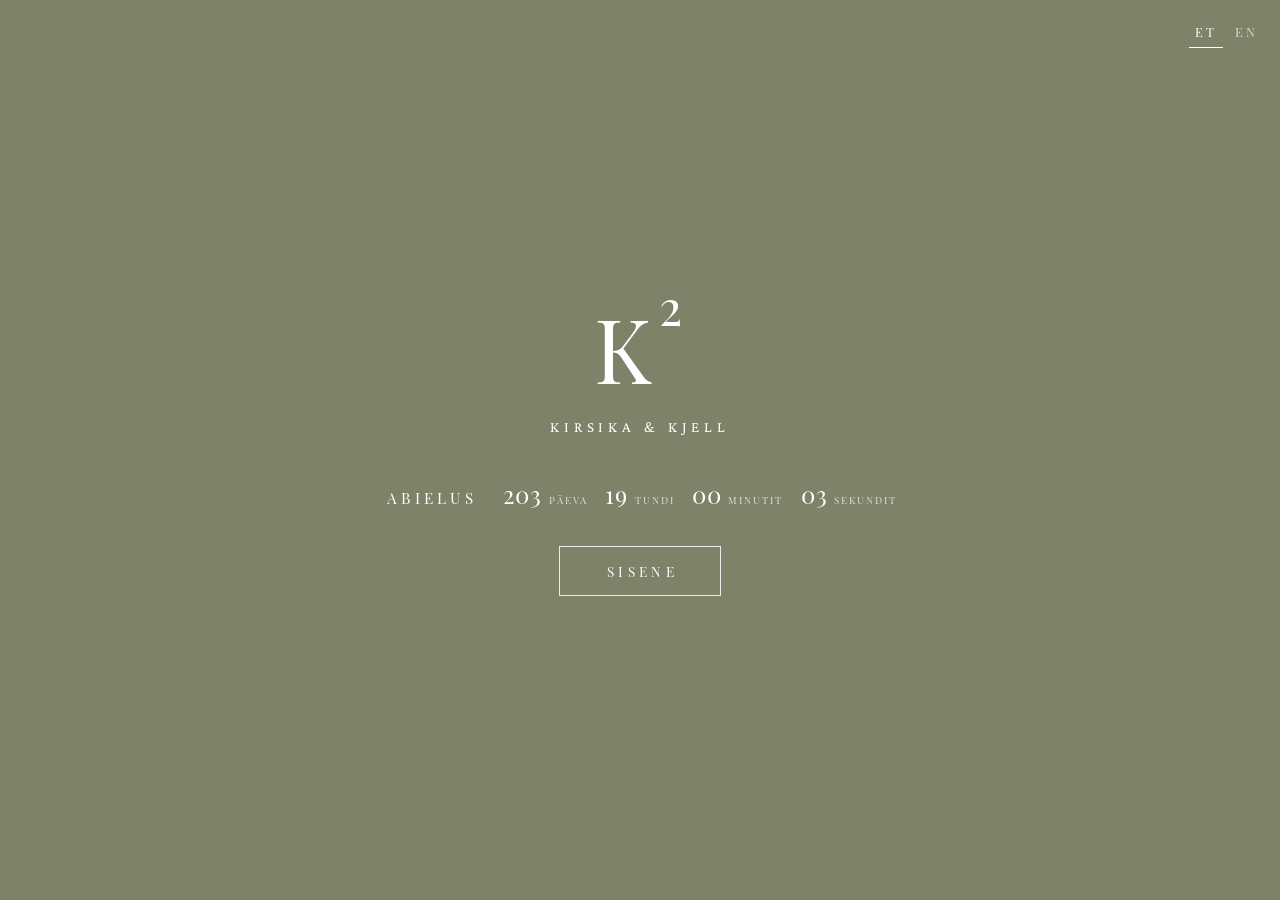
==== commit d7851da1: "Landing label: Abielus / Married Co-Authored-By: Claude Opus 5.5 <noreply@anthropic.com> Claude-Sess" ====
--- a/index.html
+++ b/index.html
@@ -26,8 +26,8 @@
       <p class="gate__names">Kirsika &amp; Kjell</p>
     </div>
     <div class="gate__since">
-      <h1 class="gate__label">Abielus juba</h1>
-      <div class="countdown" data-since="2026-05-16T14:00:00+03:00" role="timer" aria-label="Abielus juba">
+      <h1 class="gate__label">Abielus</h1>
+      <div class="countdown" data-since="2026-05-16T14:00:00+03:00" role="timer" aria-label="Abielus">
           <div class="countdown__cell">
             <span class="countdown__num" data-unit="d">--</span>
             <span class="countdown__lbl">päeva</span>
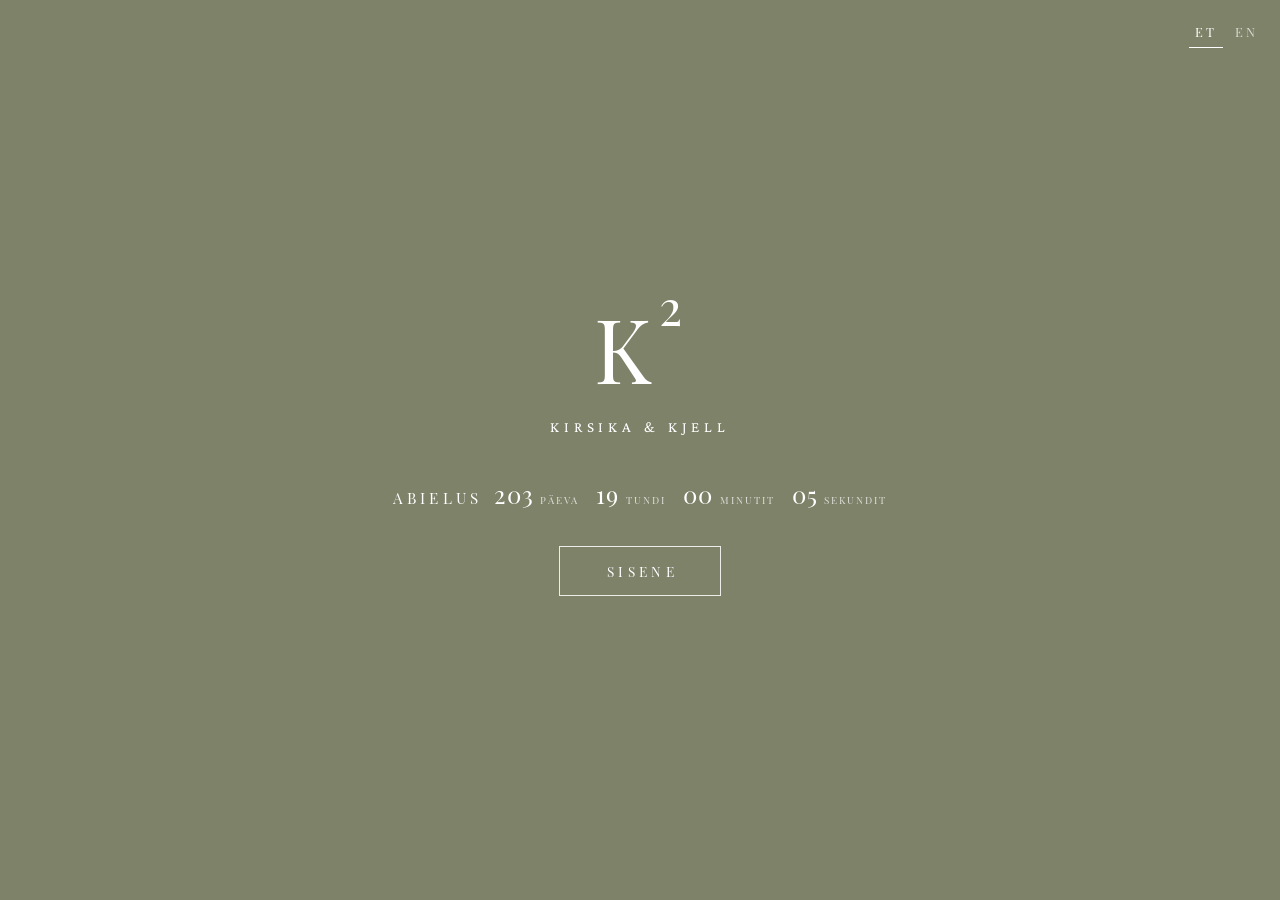
==== commit 35db7871: "Landing: count-up on one line on phones too Co-Authored-By: Claude Opus 5.5 <noreply@anthropic.com> " ====
--- a/index.html
+++ b/index.html
@@ -15,7 +15,7 @@
 </head>
 <body>
 
-<div class="gate" id="gate">
+<div class="gate gate--one-line" id="gate">
   <video class="bg-video" autoplay loop muted playsinline>
     <source src="K2.mp4" type="video/mp4">
   </video>
--- a/style.css
+++ b/style.css
@@ -1341,7 +1341,8 @@
   flex-direction: row;
   align-items: baseline;
   justify-content: center;
-  gap: 0.7em;
+  flex-wrap: wrap; /* falls back to two lines if the screen is too narrow */
+  gap: 0.5em 0.7em;
 }
 
 .gate__label,
@@ -1350,8 +1351,8 @@
 }
 
 .gate--one-line .gate__label {
-  font-size: 0.56rem;
-  letter-spacing: 0.18em;
+  font-size: 0.66rem;
+  letter-spacing: 0.2em;
   padding-left: 0;
 }
 
@@ -1369,12 +1370,12 @@
 }
 
 .gate--one-line .countdown__num {
-  font-size: 0.88rem;
+  font-size: 1rem;
 }
 
 .gate--one-line .countdown__lbl {
-  font-size: 0.46rem;
-  letter-spacing: 0.1em;
+  font-size: 0.5rem;
+  letter-spacing: 0.12em;
 }
 
 @media (min-width: 700px) {
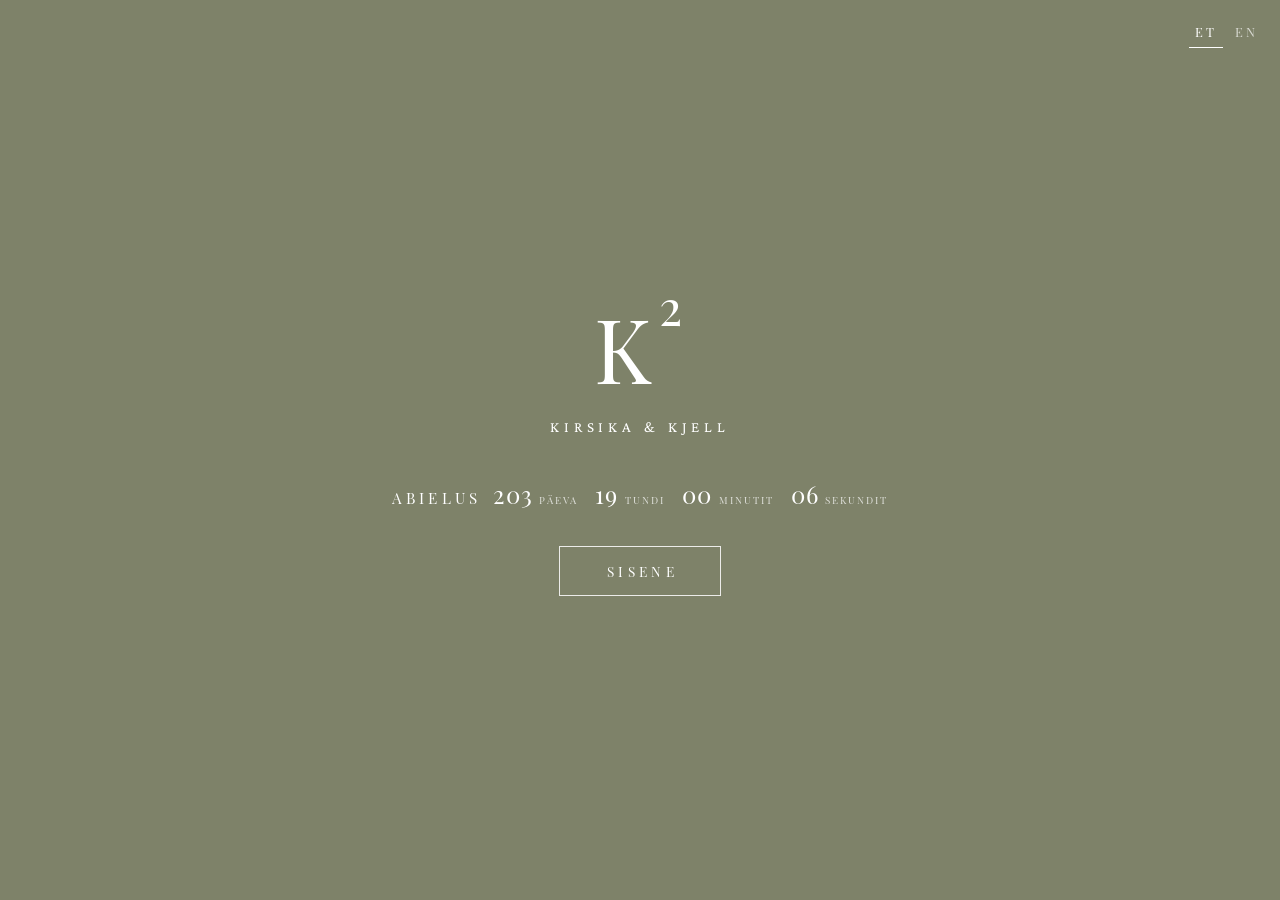
==== commit 3912e980: "Inside page: one column on white, no video, Photos and Wedding day tabs - Photos tab fills the scree" ====
--- a/index.html
+++ b/index.html
@@ -56,10 +56,10 @@
   </div>
 </div>
 
-<div class="page" id="site" hidden></div>
+<div class="site" id="site" hidden></div>
 
 <!-- The page content is encrypted. Edit it with tools/lock.js (see the comment at the top of that file). -->
-<script id="locked" type="application/json">{"iter":310000,"salt":"vQiVzx8TGcfg18RZY+AP0g==","iv":"wEbfs6WBPSeCGo1Y","ct":"0F+RJvotbZdDdXQsGG6byM0WXBLQ/V6Wx1gEbDm/RqMzo++V1Q5sxUFkc9J2r/7x3gZcLpUcATj5QLIuo1Wu948eoTwaD/rPXMTDlRM71Elyk+n2sT/e/5cp1/4v5ZWzhIE8Qm8aVZiT1aBIbyCt70TwUYKrCPrOMk0eOxo5BPqb8T/nrdvNFXCMfuPQGPifjexEQrbmwPWOo8n+o1MbzO/0GqK8q7wVf2jsK3ixygFHD8UeY2S7VzLYrSEYRbWxO54NY18oRQsgYcDOpTv7iXLk2wJKbzltGHTOCNbHyvqwc3YS0q+/HJyoIDAgxd7Jvv9GpVjxrjAJDXq537oOim+qIPhtq711N38LnHH6CuQ8RgyoPpenQABxCwj3z31dFrODzXJEtxSKp+9XcK45d8/RJcN75HMHYu5GntkQeJ9Y1VF0ZQb0H5730ZE812k1EjQrOcAOZTjhu7I9qsXLP7Q/2IaBbkipuBsUnz289QnT8bZzPEqExWIA1HWmZKdEs3kjWxlzlY4yqbL2v9ToOJ+88qdUSouRljXApN8s2j6eKtbH43HFnC4CujAor9T16Am+egyk9RDZHFDoXh6RqKAYscclReM6tuCiVSWtNDr0heoleFSvIfv4/vx+WokeqVW4oepaxwZpfE7rRpHrm1X88dlCNsTKfaRth5gRND1fiJB87IEENuQ7DGoEJY7adMGz9T+Qnmx7RS1jmdHlv9hlg8Z4KhNxb7Nzt10y52EtgjK8+CkzUGPk+Vpts/NJ4Xml2HpJUjBhnAbuVnxE1w+wZPOTrNZ9wl4hZuDzY35E9IRSRxv+z3Kzeva0j24PxRUSySnmpxVbijNswrnRxs4abvJAi3YzFb3aRIqsOe+/TnYhZkMUdsURnOX7XWchMcWe4ZSs0ugEiq+BBbMWQjupMn1HoSBqcRqHJPWR7MhjGmwnhEvrT9GfcuBvsiWuo7InCAW5e1ZQg4ozBuyPmuZaj1dXPl6mAIOygZqL22T1tBfYq6uIJn7x9msm0IRNt2W6n9tGJJnu/td36YwEId6sIZUoV840ebdxcOS4Qk8bpFEc8bRS/xSglrLAie4qV33zOTP9+FPlPRDX0ba0ayZ5MssMs6YoelpnuVIgSzx6o7W63h2L78nghIV/oMTCHIQsxsoYmQ0YVaSDpb+XaDwJtPDdllA5jSuvUj+iQcbEC2gHEGmZxN/rreg65hKKzI5rvSNB4Yv0qgb3NuTLnrzUMpbPk0HCTVZjtFArdnxCTNDKPxWUMKgKfwnV2W0edNDBcRZfIaILe46gKgFDgVeaMb/PkNWtnJq1IXJL5zhrP3jFHHKLTmOzDcTU8vIgQ9MTBeWckexW9je8nVZ8CAjGt8BafDm7CcsQSiZumJCCfMZD3duDpqEFXcM5vCpmnSZLBcOovhLuhUg8xFWvn73nF/5yVrfV6cqqe5ENgpMLaL+2gfuOEwQhRi1rGAlRLFhGaIjFO1ZXStIK9c9SXnFm/TVfTRvK6GE/Dt79lcchnTLeWxtkEUBAD5rq4JyRtvuN0NbiK8H2EkNOuO8YFvIhy2T9qn25Iw9TiJyQExZUWMgLlkr0KMgI7z51yFIFdiqnFQCTwjKMBRi4KbZ4o+v9SH+Y8jNEET7GskkxWHJPFArv0/ek6PV3sK1mq3ZBlIAA1gZwBNww1UCzAFWEQ6UtuBXXXAFSuwtFPF9DBFO1DCYDZVWDzNvPWUju/BGq8AMdwURYLjiKlu1SFgAb0ycUkeLX8OfbMtzWfr0Xvnx39JkIgpnSzuJr4u9eIXfpCQRrPeSf/9TcBJs50WbYoUjtOXh0H76wuQ1yilRXTPyYrC7qwimEVo1oYlZAEyDLSX0lprNC4cKk7ZOokXFZbXDM0BkJmhv1dzRZrETqFDEu5AmMrjHJ5ADf6xkijfn+7U0dXC/FLzGG4QsYI7ZphpK5B626XE7FUjz7qQANWG+rgSn1qpU1k4fH2n4TS+jCfKUV4h5cWSLGDNm+/h4RLg1r1940WM2p+85V9LTglWyk15eRWooybvgtAUWhFlhy8CNjfs1nv2AsJLzYTkeBL9P8oCPDJtsy/afEdfscBFQOnMN/w/dTkUVeUoq5YNwTOwXdDImN1qBQn7kH9aOPIgV3O1JROFVVi29sX9ycrU6yvA0I1HUw8kVjgz/jHnBcBhYfuvgcqCknGRw1Te1rbs4IQ54Nfrf0mODSHOY0QPL+umF3Fbr/egrDWrJk/KDvE5ghWDcYF6+kGBBU5GcJP2VbmgP/d7Mqhqt3n/cqHACYK2OWsNf0dCXrDJWi4nsAJvHsCQPhfU9RfPLYAPl8ZJUd9vRefTGKh8POi55XEYKaDykewFxFsyWoIzMfXTwi3/[base64]/GIlH59OfDFy/uWLuNs0PBQG7MRfzPa7QrYyZVsVMfhcjuKQkpCFvodlOheRshbwl4up2mU8uMA5QAzCgwekyPjXzfQAUVXfLge036LuGdfRNNzyGInY4ZogsP3l++4x3AAzkKMCJeiLNewXK729OHaJbZqvtVLjXMCFds461xn28z8h8anLdBvBS14Ao/kRaMFfHjQlbvv4A3SlwRRG3Q6gZ0C42YT670AtqlN9qFK+vnOt/FLuJfhmTX5Ii/jJAWLqMblniBowQhzDvJCO2PzGVeGBlYK9VDewH6HaO0tnlPeLEpzTiYooshkmn+Ya2v13lGlta8TM8qY9aQdjeg3Mb2PYi6luC2+wsI28rDlbKjC5uRJYnw+zN2nFFZ8Ak4zmWbiFL1X4BojmIL0wdQTXG7f0tjRVHubCWvs0Xaqde/LzfDCjqIWTMVp8HiCBnvM4B51aYBXZENxFp6TsND/1vuHGt3tGJvroCjG9MKecxMX3y6+1N+PVIU5e6Uj8WRBGoRq5dWwBLs4jD/Hp5Wt8GOmglgHUUADxpOuraDZ4k7MAyN2A4BxkX/FPQLpAJcFtKCtCBUOPomuRTQOa2BALKW5tKxHcieksIL2F4U8t0H9DEDS1wrcSTC6+sEO2xVwinTbqHjuT1/3i7YfdCnuj/uWBi3JTtCzPP4ODMbTpR9KDw460ttiB+Vxkpr514XOZlXm68Uh7zQQaCNdQb4BWMzF9q+E0rwvp4Tsw0eI5Bh823fYooruyTLXxKYwnp0ruMIjSW9A+HcHmd7smSENGxALn/2lHXHFUyYhn0QXVs6B4Fh9SOxPyqovSoRUnovMnxNjE4+tWRxlt49EOiJc/QZRCzsBpdD+RaJ/udGT7gQCcRphA1N3jjb1HmjxPo69n/goaWyxTm7gGKOLqBR8DZ5U+imAfPNkpc8qqfvS/KlCAiU7/SZrccnMj8Rjh/T+/B9kvzuMbMRE/w2sI1r0ZYVD9mFOXjSEAHDN5FzDfpqjljy6EV9I7/tKTpGWPETQz9U43t27L13FYOsRsHBbuD/tQqozXzotuprnH3D0rTx35ZAkWaZH/uGF4ItSJN9ekUQP5UvNrxxH11WFL2Q5ZISqjDbCyFk0hYASizrfBhoziuSQMDsKDtzYGj6hNTq9mlyj57s/tchNiHdEG3LGZ8SwnqU3aR/GkoJMtpYJYRJydbaT5IeleVTOdDXJf9kddM1KuL2DiVOqU1A4rD/rYCo8k3yXxfHjPiFYtVOQzdMbW4Z2jQ1O4eaMviVDfyROaHWdr2kWzFF/9PUwGMUT77qGPVhhfbzFgKpbgpbsFSqrlM05zHqsHYEgst6l49MAmHohD9hRG0o59kqNRTYMpyK1nHa1em1YU31kB8sWoqSZQ58QC5sHFba13P2s49zTBCMHBzmKMCtsFAsfYYWYx+aJ5+Z54Y08qUhhpA0I6uHOmV3i0+H/s4ZKdy9UHgFdCWi6sKmTyA6gxywzQHDBbrtRcV1VjTTE1J+DP6Fa7rvhfXmqd5EBqXyW/[base64]/08mJgymcpsP9GYPbtRwDULuFlWrhAxqWLvgsYHSF2+94v/yD293Y5zG/8mN47aIMCn0zpJMGXJoN0G7OYk/MN9GJDEzmZGJsRlfamisTja5s7WAPwlaqXMd2bAzqGZ+rPmaTTmuN6aXTP3ATsGnpz5xiDAMM0lXyZ47oTUDBoNv9E4fxZkk9IOy1pka6+tMgUV1V/l58JKs5BA7okVZya0C9AXFIQztNvjv0OMs/hcl3eo0LrgyHLtGrThLX677ieNERR36K9KHhCQIJ16pLkEc6RNRABbiFbzoZc1g2uXgu4moHhdNxQenO0CEZw2DKjGj6msqFhVaWjfiIMeT+bjjtfkGd9qU4kpvHkOItL+ydQ3QaLtC2kOT7Ebt2QdfsWZtWFlluy7hnhcmBlOujkwxG0NLwkZRmf517/DAL89WUnQL+l32LvILE/87M/hbmpzocca0OtTFSg5VRSWHXfV98VwqnX8x+bBnR/AqbLKBQ3ecvyy7gZysF2NZCZicp4WEgw0jcg61laOIY8Ptab/0AFATu8PHhHUoZIjsu23x+lvmeiXia26UCoMB8Zls6gABcyvkt8Rd5SFcWFvoW1nRQ7ESYxMfTao3XH+0LdDML0USaMNeka2yieQP1tz/b018cSVecHOeyrDjyk93q9dGjKroA2P+Q9erHbC4f5O6/VK7Y28KaCWvZn4BeMJzJFxD9Y5pk7pyeusu0iPjDF8EsjoZK5yocoCyKBzFl5/PZbMwaLXqU9ILiBEZjDATvb0cmqVAEpeY1LBvhhPO/1ZhFTfu6BMsFtGPErm2TanweCUiYkn5wWHBfIrklV3NGQLguiegQ3oFWu1Ju0TL9/WrPDZOrI+dKeMEX30hWGo64klkqcP1A/6QZvEdHZivATQ6sIVyIJxvHMOIcuoxatUqnltCSfCmSkDe2ei3fuR3PN3JTsJHkY2+44D+XiTwsryBQ9kQ80Wl/vOFUl7UYeJuWS3lLuaSC5JcMLRkZDsZFRw2s7niMZ1Pi9shHwG5VlgkGSKJT0Y/EnEVgbxT0xLii55cZahQy0/pd+pyIMa+dbwii5xUud/hd3nBk1UTm/nKIxCpIzOoBUv0vdGfqQ6vtvDwOL7HqDxSI8VMmNTq9p/DQQPPmdEMbIAOcIyFgmhC8/BYxNJSTYZAeTh3mzMFvk8FGIVX4a3iiI6rMh7RVv4/pOiqmHQf3Oofvq8+tIhodJ8qGPpaSmjS3sEUdXHn9fcitqZhh42upH3vP27gg4axauRXQ82y3cstyzn5qVNgBO7shOeM6APxA+gQ8KRlNExE65lP7jdgCKs9i7YD6V33Ld6HlhyPOkM100Dvug/vMHA8fNTUfkwydXI8oT5kBirPzneJFTJ52PQpNuYGhhISee+3dmmdm+V4sdYcUjeyQYn01luE/NmiUMUo7WPqmrvkXGR+FqQw6+/Vea+ZQTH+VKvRBlIBADba5GvtnuW1SgCg09c1hZSOBetN0HMV7Q2a1AHMqXEh+PrKLzeP0RUZ91oW1XSXvJM5AhZOtpY5b2D/uQhTmKMHxk8QczCdpQ81nC9tj7uDpTLQGH+D8BcQgW4EF7IXrERyar0KOSi7iSDCDD3y9J2kQU14heK7mZ71/emL4B7orwsXclQNzDT65gWhxcKxWUEcwNWzhXEbDBYFFxfRI52Q2xsuwXSPOwpqwu6Wxapkf2WqUKgbPIZUIpxUkXWmy9SgWrFQg+S79UEDS9lcw+S9xPSoI0NWTbymf6sjceAJ23x6dweEosJHh1Y/FsYM68KulpivI1pTcM5OTdmC8sHPSdfZqwsbCF9niIsRQbqCV0ePdF1C+8Z0106SOsdM12pHc33IwzdMTF8kvjuvDJrM1zl1mYxeRVJcPbbSMhqGyne4EfHsPXgP/W/bG0xI7v37BV3klOarjnv1i1EkXYMstz/H4ltgjpfsuhJGrcvkIid5JZoV9UMDEki4EwzS0/wHxSQm4+GMy4VO1nPh+Zub+MKSJ0kF4+z1JzLCONE1iKggZP8gFovsPYulJijJNLn08rErpKgZI6dNN/8oI+OEgAqCWxeQJ/yCDVj0Bdrk+EUgxL6a9NowNoMxTWwerkpYqA2G6uPtvBUP+HoO9TUXJfb5gAA7/Or0Cpznn3oP4oUqhNpmBVRl+u9+paEhya/FTE5KOkxVLgR69QczgFN78lKPZ7UsAUKhFvDTfY6M9firVQdwbl0F65fdGxYjc4xa1/cuk5U0/R7Z6gmvaL7dwgMLX7KOaJBJiadRq87hP0vLWhlkLi74uCf8dZZIu1NmVjrIcNU/7cJQhKTvWrT2sTUr0e8juaJgn1VVEBvcspAojkSFTAIXG9iY2ICe3t1kuwmFUlcxN1P5KakQAsFd2JjAF1numhjKyyrxCLzVwdUowgeuozWKo8t9cII5K2ADIGE0md6ELe+bIXJnYa/mVYAQ6xNzpAvtv9HLo+KsdgifhuumkMl6OuolmUiU0ykRBNrgJs6icUPmRvXS+QzBI9rfBLXH+ZY8zNyjqDKWq2LFj6oG//0MeWS82t3FFw4vi0CbP2/BwjtA3rY/564HdR8DAub7StLOCUM+pAWOLj1ioFj+mnEVTDEi/UYLehBrnYk9h3fBjp0Kg3d98yq924vpavCWdjuTTE1++b+Zy+V7FBavx+bLNQ6xzTXnRklmJZC3GtPN736LXtfdR1rfqCv2zZ8F82xfcATtHAnBpz0uVB3t6KvKXOIrCCyJnm7mphSzb8/09swzQEBaZM++xKzjuUsiEx+Wx9NZ6aJT/mkdj4bO3vEOzDYfF9cevEdP8wZFk56hXDP/R+bM8KS7cTiapWHuJ7GyuZEkgqmO7iTbZnz2MhGJsrQtBVacqqt53rcq6r8DD0LvVKE4lzweMfjFCye+tFHIv0N27sfBob/4Llabb8K4wqv6gGEdSBHrxjN1H9ld1RTFpNeU1TnUQwO30dYwK9e0G+rfGQgvCTXSla2XELmP61zsIxTqYzT51Y3ssX5VF3PWU0OOKss6MFujEk1ipc+v2oFP8VmTNMBCmBZBNvEsrNGW2GgQP3lsFMNB364ZFzR5gSOoAD/6i/Ll9a476QJE8IQaCFS3186B9UrOr7eLEFYm/dxwGv4tuadIMhCkrK2r1Xk/t2k3SKm/aCUA9EjsRk60aiP6vtq2KUfduOk5JYkMmLhURwaU7GVRl0LyjoU5awUE3kETj5Q/IQpRGGRnVRHpl9/ilySEagJSVvI/t6WzI/lNl8QN6xIOjDQnxNTw5irt5OI+NOXwTnmyXtGchVIfIzirYmeeNGGaiNfD1e2uy+pckmoIGKNLUX5nFfsY0S924cvLp5Pm9hcmRzPaDWV0/Q0PTG6gHfjP4cODTIqHZEQRMfKvoOCcELMCYIvgyNvlkFEnqgvd/+NUTlIJxVdYhNAzbcaQXHe40vCwUvRdapU9xsiQYGd7uclBuZi/NfCMcihqLH0y7/G3RMp70lHY7EKBttmoKr4MowqpFTBvxKm8Bq2dMoSolpatAlev/yH7wMJWCTsjBxJQuzlgua7dxginKpdHXx9X3Mp+bQaaW05qfJVPvksz+dBLs/aDW7gzWM14zIuOwwTl42ZyYuP3asUmE0fzP06s+ZUNCY2h36nRVALdOsf9rz6pBztDeChNX5/xNQGJ2TA4L+yk52CcS4QdMm4NKM9XXbfpMncamRnoji8LHI4QpKBmCm3whWGSnFRqi9fHhw0Eb+Wy4PWDhcEXDKk4SoN1DGpqJEEgk1BKBhhqIHZrCB3EKqlM9vCW/D3VMEm77mGN9kK9ynPJnVP+Du1ULGQCUI9b/JH1ZAsOpNw7mxupm+DN7+o3JPsrdLNghRZ+AEx/B7EEbTfsiTtQLuIj4ob1uLp43w2omj88MJAvBIahQRoRaqMzSNm4eprnbP0YYYuQMEh6d8L+gW4bsx7B7hkG4gWc/ecH86PTQwyF7MksiTfecm7EeryYNJhIOVc1l29kF4eX8N2m9yUjGmN4yRVQuAsMV/NlGtxcaIe2/7CLTLfzqVCwD0Z9iN7nR/Tgp+FXnSGNz0Z7rI8aUBp+6EEdWzpE9cHvwR1sYvPuC16XMGEl0NPLLMlyHx6+3ztF3TTQj/7zX+z9Rje0YdzhuxWBpUMViDbHw6X7Dk14gdReuZkuDuml82aQnikB2HKnmv+NYwtXygGVQg4upfPaBo/w4CvrI/p2istHjSBHRNa3tshEO+BYE5gSLym1UZYq2I9mCuEbTeSzucY9xS+mjUeb8MepDm7xMaQAelKA1BPPj62buVmcc0m76vVLGv0lmLAJGfnvgpIVKnOJw9ij0tmbZMJ52/p8++ZVmIASelVUReo37u4o/f/kVpNRziE8gv9Z3hNM/URKe/6t1wM+nP+1HpobENGV1Je6JmuK0lBSThoGonrc+MztsFmdaq820w8j1Fz7fI3tkCrGX5aMLZF3X9kj9SISs/Fxf+mM7CfpDR0TGRZmVU4YY1s0ZkyyQ/15Md8zzYU/gCcwMQtZezG17ZK2LRYxrRVtdUrSB73lO/BOaVdrR+0PQf5GT9QFfAU/VZlLV2+vSidpf6UvR7xPJZwdM3IPebMwcbyFlbSrwYT6E14LprVtx9ZNV9jvqA2R2dOOv68Wo1hahGaYwP9IBZ4E6X5WzJdXAdy+Tvzh+Uiuy4Jo00tgXxjtL/juY3fPKbe8RXOesyc1NzMdomciYik4o+DJePtaSDF/gUSHuERCBu8UXaTX+CtoWe3ceFVk2wot24JDvoURI9Bapv8wcvn6safXfxf6PqVFbhwOfdsZ5+QMWsEK+38JhdoT00ujykXDg46WixZi6CaBxAN7huulaqBF0mu5jR7jfrVKgOtWY2t43U5s84LAYUJ9I7ZbDImfJWoTGdyaksHe7v0x8r1n87Sf0Rdpz9e/SsWhgMbBlDg3D1Kk/UwHM3E3sr+kKHVqgxYMaDkENH0haicvTiSo4XzKeuQNJuiJ6aw+BeE9jLFtrpA8Wkwk4x6ECw+oeBRmWzk9+ZcpvxVSxCQZ+2cL9Qq6uDBA9RUqZdrwns1ZjckghWUOmwQWvgNVNqY8/LIvXSKhLmAaQ5ebvWnFIqyTcl3vRFiQ4cZPDlDJZV0vL02Btk8ZYJoRsB6nccfRqVjgZnfIA3DDXF9VJm5sFEsdeTtQWMaKeYJcymSMjj6k1NITIjCdMySWoamfNfkQj+cdW7mpY2hGjGuvOmH/WN7/sPFeee3qjUf89wSK05FcTqvEigcs6DZT0G3iYyQXDaapZirii8/Dd7AqWNpadTKfu5nGYRSF/+Z8nTeISE4TAVkh8+ETTB98RxIXm25kS5l+ZmQDXVhZjaX0F/rPCH427iAWk8oQQp9weBrjkP+HnFYFvgJNIzgDQ898PLTywuGWV9Pxda943R7YeVkVL67XgDUFb+1n2YEQMmMlp/L1A7drQc/JQOQq0CS6ceYHAyWrc9lQbYauMha+uEO4jO5Z97QXcHQ7GoK8KAQCqQevG/Vyaoc5Ew8IFmOIZi5c4kBNQq+zCbxFPfPOF5g28y/vabBEAl4JqkOmsvA4W6s6gTFmVVaBgcjs/QINf8rwyBDJlmPGHcLoMH6nNqWJ9pIT6813GgE+fHQQI+y7iFNdrEpUmVHvFXCWueaMVtJx9YAmukyEtP1m9qUT6H9ZyMbT4YF1PslnzLFxMUh3OEwSJ2TzCp/N+1g7CLoBFZ3hZAxEeJngQXa+IewxZ323jGcqwz4u9gcs+cJ05YUu5S+gzHGIsEqHu2tjpMiSsgLwTqU/cd4F3gbSISs60MBR4XsL7Rc3vqi/[base64]/0Bx7zluWtyqWLTpnQcbvdzIwvMLyQ1Ux2wjXRfACnAMsYWLdbLbZplNZvOC4OZOpDylYTfRl96W2a16JqY4CxL//BQLqvo2uQdEEkAKZxFRm/hbs4whazqTSCq7tXhF1k2zqe44Gkb6tFaduXZxPVhYTzTwMufXvumtOQfYY1b1ncLU50JlDyMX6daEcaiZbCuEU2c3+mBamP/yOSyhVRmqhWCL/z2OqwWLN5XFTn8NYElOCEN3hCBDVhY2IYxb8Xe/[base64]/N/FbFinFWKNFS++gFsMnyWjroDwuX+eDA3xEIb0Pr4ZooKZvAenexvkMUhZRzwclixeFPPiS+e7IQ8T0YmYHY0J2+gKno89XjqbNvMZpAZTukOMqwD/lDuKRezkBNxHlPyEjd7fbxMGz9YEmUD/IOpX/gEmIReowhY1wQ5yc6d8V9x3uPJQHS6O2MB3nWEUdYrx1Fby0XBuy0sUpE26ReLRrmiIvADlsjra8cMjecsWAsB8Wa5WRHdxFVSyOBFt0DOg0ZJ/HcDThKNGjGUrFjqFtHA=="}</script>
+<script id="locked" type="application/json">{"iter":310000,"salt":"8wKE+JbKCHmzknC0ebiYhw==","iv":"o9UKc4/SVjyIruJd","ct":"kEHBBUQTclQ32W7eAaoB6+KMj7O7oPEUoLv0F3IKSwC/[base64]/y58CPH7WaI7kVvBBaFJP7cx40d72QTnUQSfnFJpdwnrbP13x9yiq4CjTxFO6RiiQztP/Fbsd/hqj8F6qipsB09zKUSI15mkGS8yTHxtCne76DC9QvPAaEZ8v+xus8J2rfcOxzZyr38YBvJQFYmY47ZlDAILJzGie3Alo2NsQYJZv1U/[base64]/j7Ru1N+kDqyo6SNwT98Wx820kSWvaqroZ5lydNrj9qG97ht7Pv1A4P6g0zL6qwSacwrDhK6XxrzX6eBRN/msjnMXWoq+b9ya0lv3FInDqGsWE5Ba+1m4L4ql7mFc8a6n515KLlwZEdYRbSvrsjQ/ssqIybFdMERx8nPr05SEnQ1pLT+GfO7mFQ9Ewa4nec+54oeXp/UimupQi8FdD75RXdYJxLNPUVf9VM1HByhnZRoM4z24rfz89qFAktQl4H3NvTuvFLK/UVSawXbiRe/57ILeNl9JUvUMPoP3gxonDEv+BmyfUqE70RJquc88EI6CTYOd9n32VKhaKFGmJdDHBEVuH/9c2poHXlq35uTxf2tD90I5mayn4QfjbJMPLAcq/p0bKz75JfTX9VTZURDrAl1WYhRDfjlVNPxFHW4woB/1xI6GvxcCGIBHO0cKBCrnZ/cs1XozDUVa1lziHAmLLKwsloStjB3hUQL9VMBm5e0/Xm4uvT7lmzSKzEs7Vyio3Y/1V2cwX3lQ+eerR/QSD2K82PMKT/YOOO7/BiSYMHkyheMNt/[base64]/GA6oEfo0IHdPbhFWdbOHRud9JGU/jn5M6bOwUh36qZJcEL42d4V0O9M9zvRH8X11GS/pOamJuVFN3CvEWx9kOwkCAkhJTtH0iy+QWZk6xlDlIKSTBDGAkZjtZ9nDmJiJpJM2rXGT4qfmFTZdcwAuRuDVKtNXuAm2c8T+SP84EvQJU2etC463fcyHtEjbcRvMXMd/MF3VkiquSBkm/bTmC7XbODfgrMy+6U9wmhxTADI2HRF5mMdMfimVn6S0XCiwUFS7NmNVvfdZV6Mgclzi6kamBQXSDIbGC+rfwGOMmnkfazSy6A5gER/cL2/TC+kC4nh/LpFp6JQqdvqQXLb54ktCP1xjrq9+eTQ+fNo0SKgSqBmrVLCQRJnY3NfoL1Zu33zmDRIoe7o6UdNZw6Ysr5BB7R9DNmXQBKCjdlgvdqnQ5tMa+QMv4dtQsj2Ge+nB8kxcTRwy5GdSMNPt0RfROCsRTmCefTiGCkT3WZ6T2/x/[base64]//3/[base64]/RJuU7PcKp6hEfoqh6Yfn71r9AV5Lip2nbS41c+qKzucCp/IWgAFXCXHxlQV1Uwal/lEKYel4zIiIddJBD0sK8IGTkWRuNUf6aIe+cHfkmJXeLsIHS4Y4TuflQM5U/XDD90/+/PER67rGp3RTi9zG8C4yyfaDDqTSUVHrON5l178nFjCpt4Va8QUvXDSHWWWFxHGk7jygAGrz27IFZtBfAhawLTubtLgc3jTedYLjZF4CgmbEvDcSy2RWCJ0QAPZqZpH6mAzVAPxc8MCdYDrFs7GUdHfWdf3vesyN3CATvSw2oZ9zD62P0y+fvL/fvZAcPgZ70DUxY2zjvk5B9+EaIMaifO99gZil/RqWN6wNFbpl3grCLKUCTecugHK/kWmwKqn3W2pdSuc6rbiwmwnuey1VjImVfHODrfjq5pup9hYF20U9VE+vTxUZTqTFkJw1wAlCdkA4RVBOU2//3dvV0h4nXA91x1rBp9ONFMQWw6ESqJNKI5KION9FIW5eReUjtk9/AFrT2pk7FjGI8llpaiFlvjcgaNOfZw3vhm8QsI0PFLUsd1c5iOOZjqr//[base64]/PZe6bUi9be3llzwEBa04BzvdSlbifq14e1+cYc80SQLJFO0zs1yHFCM5Tcpr/kTWQh3x7CgQlmNmqOjWQpshVyMto9qwITjjgxqrrqyMOCLXVIvB+Hf3JMnFnRyEIS5gU4xaP7B6F0+1OVx9spLaZ2tsYeFCNzc7IRFkxwiaAnnV1DTRd9TdFFFIWHkKzKjWdeqr1/dDwJHTexwoL0he5rGgjvOQWExhCSMO6NSCGyfmBRx5DADi+kRtYt2IP7xAcDXalDjJd5ri8I7TVVtDmNllBCz6pTlyJ8clqdOEd7pZG/M4/e6LsTWqoyjzLKjj/2pqrAiH7ahYFR6Oz9H2NsX0KEoDvqEz9QSCgaaHwhbuk3sEBNDes26zFavfcX7qJKfMvMSfr5lywkCXPyYKfx12KzR2WeUlWYI5K+eEHR6cA6iGeBovV2cmPj64nrHAZcsyXXrXO3mhThuEhAai7a+6E8ZORxf07ycXy7nkkoebb3F9+dgKi2cp6hulkqY/n5NCJr1ZXl0lPnOr3/t+TJzsxwKrfz6gIOA5nrSL+LGA1UvhfT7D29nqgWpGgZP0BPlKREaJTdDCDpH2bplxwIKwTVpUocqld5Y8srDeSoNrBCgWD3prsOvnBDEVUGJ8ENIdWXcgKUUjbQsd1nppl4QS8LCRsC6aFlOJQY+30KHDuBgok8qRMSPMu66N+KH/AkmnACez+oz865O/yTBDN+KlY7//RdL495/YZ31y+AkgaRpCr9l7sK7h9h1FUByRGWuczTPt76P9EoxILROWlOjyEtDW7zx9xZI0Z5vw3Urmansi54Trog5Ar55McdhdkXRkXpd9UNy8pV3GaPEMun4iqFQyVfko/emuWs1Hqw43hgZem8fSpNihlxi5V3RUQB3SdNJvuqsuvFIIVNHEQXdi91GjR95SH8wxOj6vhxAktmzt3qJpLO0ZhGsjmnbIstZKUhKMQ4XE3j9n/WLUt96BY3dTKqgxQotsz8wPIniH6Iobwl/yCvtH6cSLgTth0QaBDRESsylJMHBvi+P/znYsrWYf9rD5MwmiFdsicmhBUUQ66ZJZuvatyjrxz9xylPnQSksA1NBf7BhvRdcw/crXLodtwrcY3G2yEFX1FMOocmFzkXakifN9CBgYa93p8yRNnr6pMH9J72QPkgRPfyH11RilWMuoQhvhNEB1bkTLNbe49x2SAb/ean4ebqDjgMBo40O36avEe6IWemUUVovWnr0znO/CRe9OzzIcCtPTZC5N7WwUtQy+qXW+B2zKT5MDWtk4/rZ2hVCL53colkFv4TllO+VDx8N5S1wL+B7GsfGqlLTzRHnYtLz3kME+GFtiTuuWySWf3Kd3RcALSHrcFotqcJJRWyVt/xIKpjF14vjsvZBk0HC9M0iqAXIb2eKxvAw2WIOBUNZ7do0xJPqN8azeHod9gJLJr1cSyeafk6M7i9O47b8pwcqUHm1z09LBYaXky/4AX9ldZQ6BCi0i6UIWgqh3+AFFhuWJxou56x6uULX+pvNGNllK9HPSHWF06POOb6NeYi64Yt9gK366Hmx3qIw3/+vYWacykXkv5VpfChU21D4J4EBTa1N4M8NW2BrbJCCFxic8Q4OyDiYCj1SwTFeK96VQZXxqKAZkC6/qTL/RLuPn+/IAGlaV+DL04ppf7VGqp5mtaYnSYMjNbghyRtq3WQDcRYuLjLBUKU4ToJQ2pnmIw8pPY2R3z4ZISVkuu1ZDfXGsUKlQ4nGsAXzSZDfyqZ2ITYKaPshsCdDkL5kz88JnU5ANEwroqPQB/[base64]/Qu97LXfruJ68QqyvN2c/eP6KrQc1hurz6i3QNEsrB/LyWGAINMRIcEg3cugw7QKzVv1bdXtpOnHGoyQ1yCJfwe87Jm4h62OkcbKa5Wa42OomAP1FtC1zPcw/7yY4ILbbrlgeSk7IbXxui4ar+1wAVWnfIysbMUYuZF0SeHQEv4Jq/ZS/3EF+iJ2CwuE1NnMjcTgQ4dbCdwRQCKiD2Au9GV3iz274Dx3TJDHhQIKgef2sYBeo5+hTTavJdo81zSq/BA1yMK3JUfqN4niXLpJva6zjozt6I+zVgi/Gmh3mVNZ2COvF4uPviSbx1jFzZyH7EcWi8BSCyV7kkz72QYH1teFXEEqFH+ZulUeNixAa8Sk/5AP1lNja77ZzXFHYWjVPFj/YExAjJzHOH7YTk16ZjD1RQF0jI+yjzltFA50DVymhimtVSzTYiurvHkIgSEbnXm4dLlJg2FrmZfjkgpbCwaMVOXVBjhUqYVf8cXUsS/X+tBxlnz64mYi8mp0vlqWtCTmkQ3k7rWFDp7LP7ErzMftRxpHoMyV8wUu7a8qa3LR/EhpBCH1d09cuwTmxCd7pyqkPeL6traXurgeI1cX1NeeL4in2XOwjoSIXY/yVsYCj/hWf4qeApYbOJKDYCgvISCoeoOjAkkBCXH5VKzsdAhHumzeBN5RHIw+Up1c69x1vgN8OKiGVGolm3c/X6aev5gKYaSBjKRYFFjaK7BXZms3sAsmowtzGgtYXorOHuRBrC1h9iefWAJDTMXVdwp7jRqcq0gDj9wsq75qkdGG9qnaGQ3mC8G0Gt5BYbWXHa9lhQOXP13wBnAJVakXIKL8J2Z6Yb22GYC7N/5vAOt/FMwuJv7EufPl+af1vy2BW4LzfG9etOKUhFs9kOrnLYlJzSJOfn/yrd5ETKQQaqRI2diGy6l3m21igYKcsfzp6LighpNTmwSYMyUqips+ka7pGI8VsO0pPGMxstLmKnOgtcUFEBQiiCj/7UCsRu4t0ZsJ5PQ946PRvZyRmU89DSYD/bw7RXEjOlAhQQCLKNkdhd/xvbYuZWwFzBKZA3dpchKbTcqC8Rcau8WjzztTeQj8vW/[base64]/TqD5FlIqkepcJe7oLmw91DFONYQBbWZfo4IQIBc6nLY/I+Ap2SVGQyRz+u6SAkqeSsI1U36GsSGOfGAkIHAMEeAQrIIj7CShkPFajIPp6IvomkAaG1bPiUGNHJcwppai9XiiQlOMC6urhVi7oELCSk/f2jLdQX+LGPLz2tFanRkSa2OuHiypY8H8M23sCoy8mTqjuvrannmJ7vln9GDAtJPdRi/J6G1LYfD5HN03ScCDJvnj5l3soo87m3iNCER27Nu8rr2hX91gV+oRgwvHs/EA/sLQibLYpJq2+IPGe3GIB5U4raynL51wOU57NZxPj2inJ9WvVE4H7fAYnugukSnaeiAqnEm7Aq9ifj0btjFkmWSN9DCLxMTB1BgWvNWavLFfjyBMzqQolsIahkPFNxOs0asNKsvxDgxPYKdNKp6G4LcOYkEegy3vHaMOu53Kdmmc7/HBsFl3HdGGdkmSYmXZkaAarTimZaJz7BqrJRRd7e4rH1lNNt+7GHwu/BPO/iwH8M9HKOjHj664FRotVy7tlwxaPm4Jir+t8A3oUNm6mW7l5tHwpJlsZB1FAuYjlWFYKy8rO+4GvEPGhEBckQo8EZeIwHOvk28lSMwsftkQSd2WORwn3cHnRAKsq4SRBVb8rCCC/vA/KM3Ns12OO+m93mYdUyvB/XUjb55jQjyQCamelKr9/DZGA5SKaBvuNF2KDXZ033A8pKTn+8Kt5HMgvARWSsvdpfbCjhpfX1MpPWqB/QZMbkvPWIZGuldgo8ZsxM9KbDFvd8xHhkMHOO+9WZ1sLtfU7otwXKD0Q/iTl4RbH92u4X3UllbAQClK/o4/MmEiK7qByX4ABzG1mqzejrbMYVZwK3Pupk/PYqgcs093xr3Xj6dyWrhfwlRZy2lnxZVVsi5lWEAt8H5XkOXaiKFxV/5aJlHzuCDgmCsyH/Ww2KWH/CmOiwMvACax02MqoAwg0V5XBgsS54Kt948kXh640U6udbd3m7uy0+pUgd5U04cbwIB7q7jUn4lSgtgR9a4unykhUZzRKr9Icdt1h4SPOd1+qc0IGLgpDDTN13A43j1nM/RT7VxwGJhMsmRafWHnTy9XFnsHoxJmYdi6p98y81m6vmbyvMltCnaTCh3mSDGxfVRK0gPxW83Y0H3KVPat6hhjDwXpYnA5EF9y30s1YSDKhL/0UoxlJYRpIohZuX8u21g79qN7TieFWT0eGQFjBaY6FsUGcaaUna6KUc6wS5jH1CBhjRCZH6C8NEi3BgjUbRbSgxilEfB2yD0QvUybnXHEJrYGdLxcslvz/t7yNeswCkfwJEUHJLdNzZPgB3UMsX0BuSRk1TUPvSXygkU88faVH5V6am5ONGlIf9tbdTwDCa382cg+2USDxL8wOy3Wxv+CLbzpbbjYpeAmsiWWha5neY/O5tmMNomzbYv5IBraNNDCsIeeihedx2aN3+pH4kqsuQF1dDn/iYDSKB2O6hzy3DtCgBWPpuKdjQSBnIrGzd+s+Q1itQyQkm3WAnxP1ljDGZz7wYZI3nz0IY/AdM56uM/C70g67CDthskZ+d6AuUeA0WjF08n//fofx+PONKCPUcrxK4HB63TMUknYQVH4CQ1KpWF6x3PFjrixnvy/VOMvQ2ikzquMwztMh79+JcplZdhina+/7bn0GEIRwsosFBJadZOmWRj1pGBLCYcf73CmR3jlWxWPw1aW+I35R1JBZI7rrH7oCUbsfcNVcDrxUzHZICR3GbfuehyhZXqFtXWz+NRoB7JuSmGVLKqcDfY9uQJoVuX/cYU6vHdJJHkF1H3TEGBCeSGkyjjL58f/l/bJDBkYpvYxwIqkJ7yiEzZzjXVq9qSf/iOXLGkmPAc3DFM6WxB4dadH1Ms/7FETS3XxaIWvuXrI/fi3z+X7M6Jn48m8+RqxwAF0wiO2p2AMpF+ysn4zA+rn6UV6lseGL/h0d1Ss08+8BZcybOtt6dy7ECbsLwLlJgM7nvDNpszcCR6YwTyBGmEct/CkDXq8fc4/ttYmcxn/pOKQ4IiBkSZQTq+Ceuiu+pPne/2tL5L8pRix8+bEAAYz/654jxHewqbQ/eTjvoSEdFOKJfBk2xCEfYaxCa4vMpcyvvRpcpmWA7LA5IZLnhOlo7xooRwmRMguZ0P8zu6siQiCp53wzXiF5PEz+iHgUL0XCJ5X78RedoTjG0ctIqU36R5vjcnS+njby8knOvoZOwIEYAEvTlQZ+KP/MC3LdQcC8ev1GkzasfKv5u3d3c1OABR0ls1kv0aC975omrLWBAQ21VfbxCQ0PNWbeJk5eSCvGz/mTHwUFJSsyq5TiKLKyJOJdcLiP99PitIeQobQcnGGfW0PcEmxqc35TGJyst20qxwOqSh38Qew/u87BIMonG5KkXWNskeef7IUfqALMalaT4wvHfA270qV/utlDTHU6S7r5nzhf6dLU1FgAHTrOtqkqoT2Yxzr+cugjlO0rY+rN2rO2SVPFdwFubP2fKN9XPBJokiDQSgk4yHv4tfWYO1mtjZkJ9ba0fjjxd4+AOvl5p3wKxoZzNSm6FIUQXdl/9Vd55XVC4LRteI+xeSKLrs/ckoZ+Q8MKkiO1DowsRx2mOd4VPDNOLqirfNIaY9/xj9L99/I9uam05xl8yPtxcI/vngMvK++KPNbvyFv9+3Ky"}</script>
 
 <script>
   (function () {
@@ -119,6 +119,32 @@
         .then(function (buf) { return new TextDecoder().decode(buf); });
     }
 
+    // Tabs inside the page: #photos and #schedule
+    function initTabs() {
+      var views = site.querySelectorAll('[data-view]');
+      var tabs = site.querySelectorAll('[data-tab]');
+      function go(name) {
+        if (!site.querySelector('[data-view="' + name + '"]')) name = 'photos';
+        views.forEach(function (v) {
+          v.hidden = v.getAttribute('data-view') !== name;
+        });
+        tabs.forEach(function (t) {
+          if (t.getAttribute('data-tab') === name) t.setAttribute('aria-current', 'page');
+          else t.removeAttribute('aria-current');
+        });
+        window.scrollTo(0, 0);
+        initReveal();
+      }
+      window.addEventListener('hashchange', function () { go(location.hash.slice(1)); });
+      go(location.hash.slice(1));
+      // Switching language keeps the open tab
+      site.querySelectorAll('.lang-switch a').forEach(function (a) {
+        a.addEventListener('click', function () {
+          a.href = a.getAttribute('href').split('#')[0] + location.hash;
+        });
+      });
+    }
+
     var gate = document.getElementById('gate');
     var site = document.getElementById('site');
     var form = document.getElementById('gate-form');
@@ -133,8 +159,7 @@
       clearInterval(timer);
       var v = gate.querySelector('video');
       if (v) v.pause();
-      window.scrollTo(0, 0);
-      initReveal();
+      initTabs();
       // Remember for this browser tab only, so switching language doesn't ask again
       try { sessionStorage.setItem('k2-pw', password); } catch (e) {}
     }
--- a/style.css
+++ b/style.css
@@ -1428,3 +1428,151 @@
     letter-spacing: 0.2em;
   }
 }
+
+/* ======================= Inside page (after password) ======================= */
+
+.site {
+  min-height: 100vh;
+  min-height: 100dvh;
+  background: #fff;
+  color: var(--color-ink);
+}
+
+.site-nav {
+  position: sticky;
+  top: 0;
+  z-index: 10;
+  height: 56px;
+  padding: 0 16px;
+  background: #fff;
+  display: flex;
+  align-items: center;
+  justify-content: space-between;
+}
+
+.site-tabs {
+  display: flex;
+  gap: 1.4rem;
+}
+
+.site-tabs a,
+.site .lang-switch a {
+  font-family: var(--font-display);
+  font-size: 0.78rem;
+  letter-spacing: 0.22em;
+  text-transform: uppercase;
+  color: var(--color-ink-faint);
+  padding: 0.3rem 0;
+  border-bottom: 1px solid transparent;
+  transition: color 0.2s ease;
+}
+
+.site-tabs a:hover,
+.site .lang-switch a:hover {
+  color: var(--color-ink);
+}
+
+.site-tabs a[aria-current],
+.site .lang-switch a[aria-current] {
+  color: var(--color-ink);
+  border-bottom-color: var(--color-ink);
+}
+
+.site .lang-switch {
+  position: static;
+  gap: 0.8rem;
+}
+
+/* Photos tab: fills the screen below the tabs, everything centered */
+.view--photos {
+  min-height: calc(100vh - 56px);
+  min-height: calc(100dvh - 56px);
+  padding: 24px 16px 56px;
+  display: flex;
+  flex-direction: column;
+  align-items: center;
+  justify-content: center;
+  text-align: center;
+}
+
+.brand-mark {
+  margin: 0;
+  font-family: var(--font-display);
+  font-size: clamp(5.5rem, 30vw, 8rem);
+  font-weight: 500;
+  letter-spacing: 0.05em;
+  line-height: 1;
+  color: var(--color-ink);
+}
+
+.brand-mark--small {
+  font-size: 3.6rem;
+}
+
+.brand-names {
+  margin-top: 1.3rem;
+  font-size: clamp(0.95rem, 4.4vw, 1.1rem);
+  letter-spacing: 0.32em;
+  text-transform: uppercase;
+  color: var(--color-ink);
+}
+
+.brand-mark--small + .brand-names {
+  margin-top: 0.9rem;
+  font-size: 0.85rem;
+}
+
+.view--photos .photos-cta {
+  margin-top: 3.2rem;
+  border-color: var(--color-ink);
+  color: var(--color-ink);
+}
+
+.view--photos .photos-cta:hover,
+.view--photos .photos-cta:focus-visible {
+  background: var(--color-ink);
+  color: #fff;
+}
+
+.guest-link {
+  margin-top: 1.3rem;
+  font-style: italic;
+  font-size: 0.98rem;
+  color: var(--color-ink-soft);
+  text-decoration: underline;
+  text-decoration-thickness: 1px;
+  text-underline-offset: 3px;
+}
+
+.guest-link:hover {
+  color: var(--color-ink);
+}
+
+/* Schedule tab: one centered column under the small K² */
+.view--schedule {
+  padding: 40px 16px 96px;
+}
+
+.view-brand {
+  text-align: center;
+  margin-bottom: 64px;
+}
+
+.schedule-view {
+  max-width: 30rem;
+  margin: 0 auto;
+}
+
+@media (min-width: 700px) {
+  .site-nav {
+    padding: 0 32px;
+  }
+
+  .brand-mark {
+    font-size: 8rem;
+  }
+
+  .brand-mark--small {
+    font-size: 3.6rem;
+  }
+}
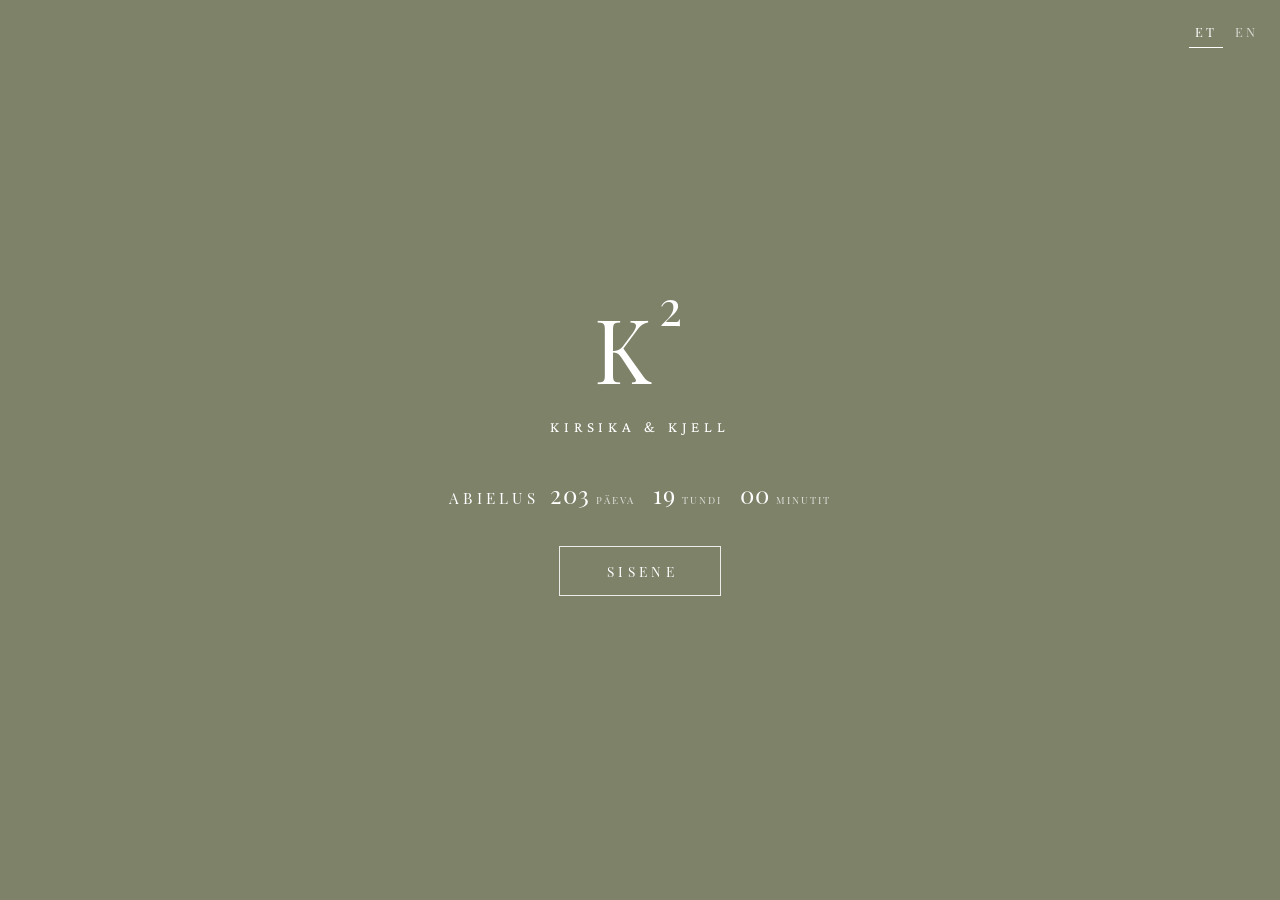
==== commit 1af85c02: "Count-up: drop seconds Co-Authored-By: Claude Opus 5.5 <noreply@anthropic.com> Claude-Session: https" ====
--- a/index.html
+++ b/index.html
@@ -40,10 +40,6 @@
             <span class="countdown__num" data-unit="m">--</span>
             <span class="countdown__lbl">minutit</span>
           </div>
-          <div class="countdown__cell">
-            <span class="countdown__num" data-unit="s">--</span>
-            <span class="countdown__lbl">sekundit</span>
-          </div>
       </div>
     </div>
     <button class="gate__btn" id="gate-enter" type="button">Sisene</button>
@@ -69,14 +65,13 @@
     var clock = document.querySelector('.gate .countdown');
     var since = new Date(clock.getAttribute('data-since')).getTime();
     var cells = {};
-    'dhms'.split('').forEach(function (u) { cells[u] = clock.querySelector('[data-unit="' + u + '"]'); });
+    'dhm'.split('').forEach(function (u) { cells[u] = clock.querySelector('[data-unit="' + u + '"]'); });
     function pad(n) { return n < 10 ? '0' + n : String(n); }
     function tick() {
       var t = Math.max(0, Date.now() - since);
       cells.d.textContent = pad(Math.floor(t / 86400000));
       cells.h.textContent = pad(Math.floor(t / 3600000) % 24);
       cells.m.textContent = pad(Math.floor(t / 60000) % 60);
-      cells.s.textContent = pad(Math.floor(t / 1000) % 60);
     }
     tick();
     var timer = setInterval(tick, 250);
--- a/style.css
+++ b/style.css
@@ -1576,3 +1576,10 @@
     font-size: 3.6rem;
   }
 }
+
+/* Phones: FOTOD, PULMAPÄEV and ET/EN spread evenly across the top bar */
+@media (max-width: 699px) {
+  .site-tabs {
+    display: contents;
+  }
+}
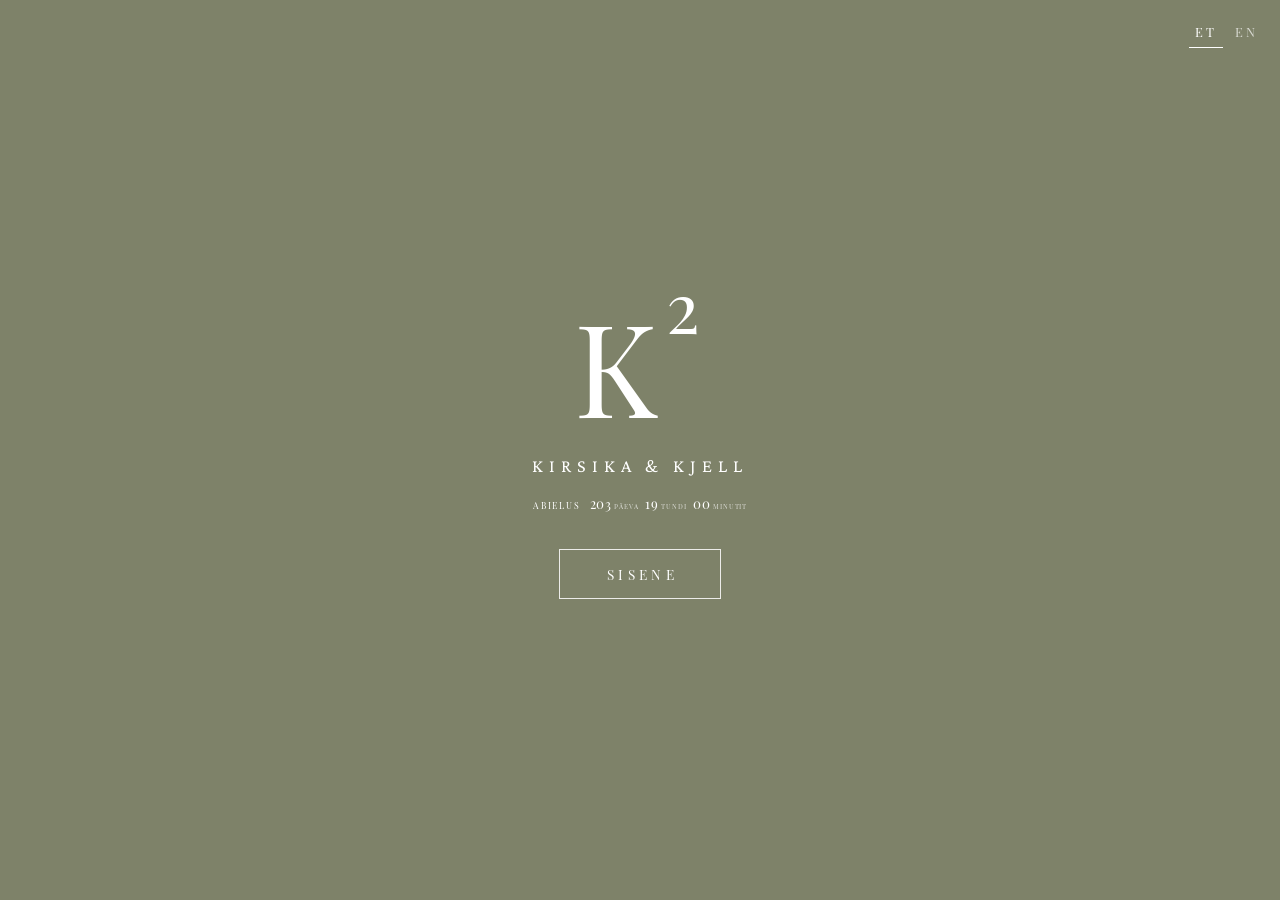
==== commit cec2a353: "Computers: landing matches phones (count-up as wide as the names, right below) Co-Authored-By: Claud" ====
--- a/index.html
+++ b/index.html
@@ -55,7 +55,7 @@
 <div class="site" id="site" hidden></div>
 
 <!-- The page content is encrypted. Edit it with tools/lock.js (see the comment at the top of that file). -->
-<script id="locked" type="application/json">{"iter":310000,"salt":"8wKE+JbKCHmzknC0ebiYhw==","iv":"o9UKc4/SVjyIruJd","ct":"kEHBBUQTclQ32W7eAaoB6+KMj7O7oPEUoLv0F3IKSwC/[base64]/y58CPH7WaI7kVvBBaFJP7cx40d72QTnUQSfnFJpdwnrbP13x9yiq4CjTxFO6RiiQztP/Fbsd/hqj8F6qipsB09zKUSI15mkGS8yTHxtCne76DC9QvPAaEZ8v+xus8J2rfcOxzZyr38YBvJQFYmY47ZlDAILJzGie3Alo2NsQYJZv1U/[base64]/j7Ru1N+kDqyo6SNwT98Wx820kSWvaqroZ5lydNrj9qG97ht7Pv1A4P6g0zL6qwSacwrDhK6XxrzX6eBRN/msjnMXWoq+b9ya0lv3FInDqGsWE5Ba+1m4L4ql7mFc8a6n515KLlwZEdYRbSvrsjQ/ssqIybFdMERx8nPr05SEnQ1pLT+GfO7mFQ9Ewa4nec+54oeXp/UimupQi8FdD75RXdYJxLNPUVf9VM1HByhnZRoM4z24rfz89qFAktQl4H3NvTuvFLK/UVSawXbiRe/57ILeNl9JUvUMPoP3gxonDEv+BmyfUqE70RJquc88EI6CTYOd9n32VKhaKFGmJdDHBEVuH/9c2poHXlq35uTxf2tD90I5mayn4QfjbJMPLAcq/p0bKz75JfTX9VTZURDrAl1WYhRDfjlVNPxFHW4woB/1xI6GvxcCGIBHO0cKBCrnZ/cs1XozDUVa1lziHAmLLKwsloStjB3hUQL9VMBm5e0/Xm4uvT7lmzSKzEs7Vyio3Y/1V2cwX3lQ+eerR/QSD2K82PMKT/YOOO7/BiSYMHkyheMNt/[base64]/GA6oEfo0IHdPbhFWdbOHRud9JGU/jn5M6bOwUh36qZJcEL42d4V0O9M9zvRH8X11GS/pOamJuVFN3CvEWx9kOwkCAkhJTtH0iy+QWZk6xlDlIKSTBDGAkZjtZ9nDmJiJpJM2rXGT4qfmFTZdcwAuRuDVKtNXuAm2c8T+SP84EvQJU2etC463fcyHtEjbcRvMXMd/MF3VkiquSBkm/bTmC7XbODfgrMy+6U9wmhxTADI2HRF5mMdMfimVn6S0XCiwUFS7NmNVvfdZV6Mgclzi6kamBQXSDIbGC+rfwGOMmnkfazSy6A5gER/cL2/TC+kC4nh/LpFp6JQqdvqQXLb54ktCP1xjrq9+eTQ+fNo0SKgSqBmrVLCQRJnY3NfoL1Zu33zmDRIoe7o6UdNZw6Ysr5BB7R9DNmXQBKCjdlgvdqnQ5tMa+QMv4dtQsj2Ge+nB8kxcTRwy5GdSMNPt0RfROCsRTmCefTiGCkT3WZ6T2/x/[base64]//3/[base64]/RJuU7PcKp6hEfoqh6Yfn71r9AV5Lip2nbS41c+qKzucCp/IWgAFXCXHxlQV1Uwal/lEKYel4zIiIddJBD0sK8IGTkWRuNUf6aIe+cHfkmJXeLsIHS4Y4TuflQM5U/XDD90/+/PER67rGp3RTi9zG8C4yyfaDDqTSUVHrON5l178nFjCpt4Va8QUvXDSHWWWFxHGk7jygAGrz27IFZtBfAhawLTubtLgc3jTedYLjZF4CgmbEvDcSy2RWCJ0QAPZqZpH6mAzVAPxc8MCdYDrFs7GUdHfWdf3vesyN3CATvSw2oZ9zD62P0y+fvL/fvZAcPgZ70DUxY2zjvk5B9+EaIMaifO99gZil/RqWN6wNFbpl3grCLKUCTecugHK/kWmwKqn3W2pdSuc6rbiwmwnuey1VjImVfHODrfjq5pup9hYF20U9VE+vTxUZTqTFkJw1wAlCdkA4RVBOU2//3dvV0h4nXA91x1rBp9ONFMQWw6ESqJNKI5KION9FIW5eReUjtk9/AFrT2pk7FjGI8llpaiFlvjcgaNOfZw3vhm8QsI0PFLUsd1c5iOOZjqr//[base64]/PZe6bUi9be3llzwEBa04BzvdSlbifq14e1+cYc80SQLJFO0zs1yHFCM5Tcpr/kTWQh3x7CgQlmNmqOjWQpshVyMto9qwITjjgxqrrqyMOCLXVIvB+Hf3JMnFnRyEIS5gU4xaP7B6F0+1OVx9spLaZ2tsYeFCNzc7IRFkxwiaAnnV1DTRd9TdFFFIWHkKzKjWdeqr1/dDwJHTexwoL0he5rGgjvOQWExhCSMO6NSCGyfmBRx5DADi+kRtYt2IP7xAcDXalDjJd5ri8I7TVVtDmNllBCz6pTlyJ8clqdOEd7pZG/M4/e6LsTWqoyjzLKjj/2pqrAiH7ahYFR6Oz9H2NsX0KEoDvqEz9QSCgaaHwhbuk3sEBNDes26zFavfcX7qJKfMvMSfr5lywkCXPyYKfx12KzR2WeUlWYI5K+eEHR6cA6iGeBovV2cmPj64nrHAZcsyXXrXO3mhThuEhAai7a+6E8ZORxf07ycXy7nkkoebb3F9+dgKi2cp6hulkqY/n5NCJr1ZXl0lPnOr3/t+TJzsxwKrfz6gIOA5nrSL+LGA1UvhfT7D29nqgWpGgZP0BPlKREaJTdDCDpH2bplxwIKwTVpUocqld5Y8srDeSoNrBCgWD3prsOvnBDEVUGJ8ENIdWXcgKUUjbQsd1nppl4QS8LCRsC6aFlOJQY+30KHDuBgok8qRMSPMu66N+KH/AkmnACez+oz865O/yTBDN+KlY7//RdL495/YZ31y+AkgaRpCr9l7sK7h9h1FUByRGWuczTPt76P9EoxILROWlOjyEtDW7zx9xZI0Z5vw3Urmansi54Trog5Ar55McdhdkXRkXpd9UNy8pV3GaPEMun4iqFQyVfko/emuWs1Hqw43hgZem8fSpNihlxi5V3RUQB3SdNJvuqsuvFIIVNHEQXdi91GjR95SH8wxOj6vhxAktmzt3qJpLO0ZhGsjmnbIstZKUhKMQ4XE3j9n/WLUt96BY3dTKqgxQotsz8wPIniH6Iobwl/yCvtH6cSLgTth0QaBDRESsylJMHBvi+P/znYsrWYf9rD5MwmiFdsicmhBUUQ66ZJZuvatyjrxz9xylPnQSksA1NBf7BhvRdcw/crXLodtwrcY3G2yEFX1FMOocmFzkXakifN9CBgYa93p8yRNnr6pMH9J72QPkgRPfyH11RilWMuoQhvhNEB1bkTLNbe49x2SAb/ean4ebqDjgMBo40O36avEe6IWemUUVovWnr0znO/CRe9OzzIcCtPTZC5N7WwUtQy+qXW+B2zKT5MDWtk4/rZ2hVCL53colkFv4TllO+VDx8N5S1wL+B7GsfGqlLTzRHnYtLz3kME+GFtiTuuWySWf3Kd3RcALSHrcFotqcJJRWyVt/xIKpjF14vjsvZBk0HC9M0iqAXIb2eKxvAw2WIOBUNZ7do0xJPqN8azeHod9gJLJr1cSyeafk6M7i9O47b8pwcqUHm1z09LBYaXky/4AX9ldZQ6BCi0i6UIWgqh3+AFFhuWJxou56x6uULX+pvNGNllK9HPSHWF06POOb6NeYi64Yt9gK366Hmx3qIw3/+vYWacykXkv5VpfChU21D4J4EBTa1N4M8NW2BrbJCCFxic8Q4OyDiYCj1SwTFeK96VQZXxqKAZkC6/qTL/RLuPn+/IAGlaV+DL04ppf7VGqp5mtaYnSYMjNbghyRtq3WQDcRYuLjLBUKU4ToJQ2pnmIw8pPY2R3z4ZISVkuu1ZDfXGsUKlQ4nGsAXzSZDfyqZ2ITYKaPshsCdDkL5kz88JnU5ANEwroqPQB/[base64]/Qu97LXfruJ68QqyvN2c/eP6KrQc1hurz6i3QNEsrB/LyWGAINMRIcEg3cugw7QKzVv1bdXtpOnHGoyQ1yCJfwe87Jm4h62OkcbKa5Wa42OomAP1FtC1zPcw/7yY4ILbbrlgeSk7IbXxui4ar+1wAVWnfIysbMUYuZF0SeHQEv4Jq/ZS/3EF+iJ2CwuE1NnMjcTgQ4dbCdwRQCKiD2Au9GV3iz274Dx3TJDHhQIKgef2sYBeo5+hTTavJdo81zSq/BA1yMK3JUfqN4niXLpJva6zjozt6I+zVgi/Gmh3mVNZ2COvF4uPviSbx1jFzZyH7EcWi8BSCyV7kkz72QYH1teFXEEqFH+ZulUeNixAa8Sk/5AP1lNja77ZzXFHYWjVPFj/YExAjJzHOH7YTk16ZjD1RQF0jI+yjzltFA50DVymhimtVSzTYiurvHkIgSEbnXm4dLlJg2FrmZfjkgpbCwaMVOXVBjhUqYVf8cXUsS/X+tBxlnz64mYi8mp0vlqWtCTmkQ3k7rWFDp7LP7ErzMftRxpHoMyV8wUu7a8qa3LR/EhpBCH1d09cuwTmxCd7pyqkPeL6traXurgeI1cX1NeeL4in2XOwjoSIXY/yVsYCj/hWf4qeApYbOJKDYCgvISCoeoOjAkkBCXH5VKzsdAhHumzeBN5RHIw+Up1c69x1vgN8OKiGVGolm3c/X6aev5gKYaSBjKRYFFjaK7BXZms3sAsmowtzGgtYXorOHuRBrC1h9iefWAJDTMXVdwp7jRqcq0gDj9wsq75qkdGG9qnaGQ3mC8G0Gt5BYbWXHa9lhQOXP13wBnAJVakXIKL8J2Z6Yb22GYC7N/5vAOt/FMwuJv7EufPl+af1vy2BW4LzfG9etOKUhFs9kOrnLYlJzSJOfn/yrd5ETKQQaqRI2diGy6l3m21igYKcsfzp6LighpNTmwSYMyUqips+ka7pGI8VsO0pPGMxstLmKnOgtcUFEBQiiCj/7UCsRu4t0ZsJ5PQ946PRvZyRmU89DSYD/bw7RXEjOlAhQQCLKNkdhd/xvbYuZWwFzBKZA3dpchKbTcqC8Rcau8WjzztTeQj8vW/[base64]/TqD5FlIqkepcJe7oLmw91DFONYQBbWZfo4IQIBc6nLY/I+Ap2SVGQyRz+u6SAkqeSsI1U36GsSGOfGAkIHAMEeAQrIIj7CShkPFajIPp6IvomkAaG1bPiUGNHJcwppai9XiiQlOMC6urhVi7oELCSk/f2jLdQX+LGPLz2tFanRkSa2OuHiypY8H8M23sCoy8mTqjuvrannmJ7vln9GDAtJPdRi/J6G1LYfD5HN03ScCDJvnj5l3soo87m3iNCER27Nu8rr2hX91gV+oRgwvHs/EA/sLQibLYpJq2+IPGe3GIB5U4raynL51wOU57NZxPj2inJ9WvVE4H7fAYnugukSnaeiAqnEm7Aq9ifj0btjFkmWSN9DCLxMTB1BgWvNWavLFfjyBMzqQolsIahkPFNxOs0asNKsvxDgxPYKdNKp6G4LcOYkEegy3vHaMOu53Kdmmc7/HBsFl3HdGGdkmSYmXZkaAarTimZaJz7BqrJRRd7e4rH1lNNt+7GHwu/BPO/iwH8M9HKOjHj664FRotVy7tlwxaPm4Jir+t8A3oUNm6mW7l5tHwpJlsZB1FAuYjlWFYKy8rO+4GvEPGhEBckQo8EZeIwHOvk28lSMwsftkQSd2WORwn3cHnRAKsq4SRBVb8rCCC/vA/KM3Ns12OO+m93mYdUyvB/XUjb55jQjyQCamelKr9/DZGA5SKaBvuNF2KDXZ033A8pKTn+8Kt5HMgvARWSsvdpfbCjhpfX1MpPWqB/QZMbkvPWIZGuldgo8ZsxM9KbDFvd8xHhkMHOO+9WZ1sLtfU7otwXKD0Q/iTl4RbH92u4X3UllbAQClK/o4/MmEiK7qByX4ABzG1mqzejrbMYVZwK3Pupk/PYqgcs093xr3Xj6dyWrhfwlRZy2lnxZVVsi5lWEAt8H5XkOXaiKFxV/5aJlHzuCDgmCsyH/Ww2KWH/CmOiwMvACax02MqoAwg0V5XBgsS54Kt948kXh640U6udbd3m7uy0+pUgd5U04cbwIB7q7jUn4lSgtgR9a4unykhUZzRKr9Icdt1h4SPOd1+qc0IGLgpDDTN13A43j1nM/RT7VxwGJhMsmRafWHnTy9XFnsHoxJmYdi6p98y81m6vmbyvMltCnaTCh3mSDGxfVRK0gPxW83Y0H3KVPat6hhjDwXpYnA5EF9y30s1YSDKhL/0UoxlJYRpIohZuX8u21g79qN7TieFWT0eGQFjBaY6FsUGcaaUna6KUc6wS5jH1CBhjRCZH6C8NEi3BgjUbRbSgxilEfB2yD0QvUybnXHEJrYGdLxcslvz/t7yNeswCkfwJEUHJLdNzZPgB3UMsX0BuSRk1TUPvSXygkU88faVH5V6am5ONGlIf9tbdTwDCa382cg+2USDxL8wOy3Wxv+CLbzpbbjYpeAmsiWWha5neY/O5tmMNomzbYv5IBraNNDCsIeeihedx2aN3+pH4kqsuQF1dDn/iYDSKB2O6hzy3DtCgBWPpuKdjQSBnIrGzd+s+Q1itQyQkm3WAnxP1ljDGZz7wYZI3nz0IY/AdM56uM/C70g67CDthskZ+d6AuUeA0WjF08n//fofx+PONKCPUcrxK4HB63TMUknYQVH4CQ1KpWF6x3PFjrixnvy/VOMvQ2ikzquMwztMh79+JcplZdhina+/7bn0GEIRwsosFBJadZOmWRj1pGBLCYcf73CmR3jlWxWPw1aW+I35R1JBZI7rrH7oCUbsfcNVcDrxUzHZICR3GbfuehyhZXqFtXWz+NRoB7JuSmGVLKqcDfY9uQJoVuX/cYU6vHdJJHkF1H3TEGBCeSGkyjjL58f/l/bJDBkYpvYxwIqkJ7yiEzZzjXVq9qSf/iOXLGkmPAc3DFM6WxB4dadH1Ms/7FETS3XxaIWvuXrI/fi3z+X7M6Jn48m8+RqxwAF0wiO2p2AMpF+ysn4zA+rn6UV6lseGL/h0d1Ss08+8BZcybOtt6dy7ECbsLwLlJgM7nvDNpszcCR6YwTyBGmEct/CkDXq8fc4/ttYmcxn/pOKQ4IiBkSZQTq+Ceuiu+pPne/2tL5L8pRix8+bEAAYz/654jxHewqbQ/eTjvoSEdFOKJfBk2xCEfYaxCa4vMpcyvvRpcpmWA7LA5IZLnhOlo7xooRwmRMguZ0P8zu6siQiCp53wzXiF5PEz+iHgUL0XCJ5X78RedoTjG0ctIqU36R5vjcnS+njby8knOvoZOwIEYAEvTlQZ+KP/MC3LdQcC8ev1GkzasfKv5u3d3c1OABR0ls1kv0aC975omrLWBAQ21VfbxCQ0PNWbeJk5eSCvGz/mTHwUFJSsyq5TiKLKyJOJdcLiP99PitIeQobQcnGGfW0PcEmxqc35TGJyst20qxwOqSh38Qew/u87BIMonG5KkXWNskeef7IUfqALMalaT4wvHfA270qV/utlDTHU6S7r5nzhf6dLU1FgAHTrOtqkqoT2Yxzr+cugjlO0rY+rN2rO2SVPFdwFubP2fKN9XPBJokiDQSgk4yHv4tfWYO1mtjZkJ9ba0fjjxd4+AOvl5p3wKxoZzNSm6FIUQXdl/9Vd55XVC4LRteI+xeSKLrs/ckoZ+Q8MKkiO1DowsRx2mOd4VPDNOLqirfNIaY9/xj9L99/I9uam05xl8yPtxcI/vngMvK++KPNbvyFv9+3Ky"}</script>
+<script id="locked" type="application/json">{"iter":310000,"salt":"axGFj4FtbInoFjKVihugmg==","iv":"A4fmn6B2/ITR+5uC","ct":"wDXbb3hH5o1HKZjjd/gZeTIA780aN1jEfvysG3q7D7LZZZd0ZuLwySddnyMKCVVVUz0uQ1vJVhM13GTQ5f2jhRIp50Tw4dxNCT5Yzn0yRNB4bpjvdunarKQc8yCqHE5+5DGlwCAljvsB2YlTtIeijP+igfLNymtxRjOOlTY/IG926NvTczAkZnDFaNXZRjV/LwUzAPILdJISzxWJ1xizBuEJuD9hITGJVAzAD+eZpr6qWXC3OwiM3DHjw9bWxsv4ugMPweToP5042gAoEunNPYLp9ed/2/p4HAHuG8kNUxIeIBKP6Yq6tfeD/[base64]/duV2ZdoYcByexAd0Q09Kb5ezmBASq33DtyIO7XYOTulaQQfS2uV8FiORCJSHyJsuromWz8Mgn67YXM52gFSwmFXStEBRwAmiyNoqCiuKLXeLsFkf7kv3SkUYfME8Njhis8QB63dTEaurqMMQjrHD17WwrtsPzPy24X8IaRtqs2Aio6MNmPMX+qv/ATumft+WbHtFZRIYfAT0prCBdpCcICmX7QVfJC+ERbsK/5Y7ZssRmYm+XNFOTZM822Q7j5SclzL1cpDQ6MYxVtswFq/0Ge9mQXWd6OOybuq8xgZgosg4BZ15U+keKr/noBMju49x347zNAcXNK/ZbXC8u6LWRvHImndLrQnL2X/pVmYJDjWDu5nZu7Ew+MIBTLOiK48A3WsvTKntLVUoyTcfSZh3vp5RVDPLTDNV2fNUwhJopksjHOZuoeJwM7Xs6qe0GOxbBz3rem8ClcLJvFaiHl8ktEVZOuGygCqxaB97iVeoOvfRvPVD1Njg1rA/InEedyOXZDSGxCeX7WRBYEU6ZXt0xrNa3pSojfiNZGwp1XuXsWlH6oF9JuU6JJchl6MbNKIOSzDZWODb1UbIsAvEcIYplDDnYn9RPl0PBrkOfxRQhn9nwX//kBSRka+UtLfsUW0wip3/mDKUYrFwmh3nqyshxuOeMRd5Mm/RhuYZmSOWXjn50m7OunqTLaAX4ua6uVfEBA15lkw6gnplr1dOgwFKOWm9RxYNRALjNX2/l5FEPoMgz6xldHXs5tQN0cyAHlrNmFQ2YoOp35wMXCPsehBc0VKatDmH1HtGAyCaErsq3JvUSxANREVJr0g0uVZyAOWabm+Y5vKB8PIGGW0VRD634IhNsyLbbHvQFiRwnUTd/A+yzsZQjyB1Rj2EXosdPnPglxaF6jVxtnEXLtjo/kyrQtqqxSEmmJ5P3TpXmu06VQr5KFWzpB4ZpKCZqZ1zgDXzyO1bb8BuL8D5ixb5CfGaTcJLADBAHIaBvyGPGWKCVx0mG+9/jHG4KvWM0UR9xz8Cl6279H8sI6kTjnDLcU6/eH6CMLfZgntYTWWkDV0dRdOBs4QFJ8vZt0zDbm5ae4YFhTVHslN/Lc9e4ANTew8MduuC4qYZFmyQWompmtG9eDcWitJuoDQUcOOTSGz7rJHAIwM+jZyXVgrfuSsTikGY4OgG5bow06R4dGq0YPVM/fNBCR96Y284c38xoom5fTb9W/N7U82j0htHosAIUQEKQORgm5mNa1TKYRM78GWjFAgrijlYnh4kEbJ4Ms0rM3mku0opPoA47GL2CIeu6FoJoacqllbX+HmMXKqyZKguOIWM/[base64]/dPra1bcjExovqRam0sYC1Jh7yzzObacQTHNEhFoUhl5m/+vdf5KwxSePxhH1KXVi/lxlIk+sNnGrd02f7m4ozMc9HiEcMzpBCNgndtMHxiuea3gIijNyUAvpcOaImXYFFqm6ILNL6qW6Xfk50bc28F/dGhF9tOYRMYjVazVoX/3l5XrtKHBbBTifktGYYcxrFEzzMtiG30VQxWlMYV3i9qHTe/pqw21l7pkSQcr9jSCWqwTftjtSlOR18CKL71YvnxmqgU2oDrfitsA3p/xA3WqLkIEZbAK/D8DkcTZJM1rNiEJSoaWbg+MEYRK0Hjz3MbdZc3srOmZrNOkINjZvp9+ZSQSSsJ/mS344A3WA468Mq+/hGvhQhxuevxloG0/ocULCKxu0SfVWacy1ccw5yWMMXuoGf8GG/90GCJaBKMymBhZHltocV4c/I5yXHlI6LbfsZlEOGT1bg+JAR1iG+IJh+1qkooQHLi1jBlXcn5f8/Z1mbWkoWxnDti7DUuGpNf5DtMMxc0NfiyCSdxvngCfpgXezIlX2jBGC3jI3DbmqKO4CLhApr+dNMkM455/tS3d89mO1AMOx7YDzah5oquhQw4HURGUWMon/BM4vH9+m10/uc3wn0uCL7VvjrTV/Fp3ToICPJLmu2PMNnJFxLJQmFppUgZjSWeJNlf6KZTLHhdcv065NNklDakRl5uyPfW1Qbac9hiIwtlwZG1BdtB/B5z19fLHlVG2Jie6ca5HTOFAcMSuUxdE+B9dBPveX9x2qS7vYedeTry09F2nGZ9OCx1wwe+tJkZpOd35i1CXrPpU3/nLLiBjDXIKggNCkU2txP6pS2xz8v2JGHq+AjY2qII9fBSllHtISKj357O1wyqKWV++oGlO/I4jOTUXACcNNdSPPyy0BXjGcYBrS/0Ryso/cN2DoNAs63jENxpxFTa0K0q9SGqUhpKEqEyNaArmWTuk4Im6XapctnCH5/ft99PRL66n0UG0KHoE4tslriKZwwtrVFZEi9PrYp9kayA0Y0VAS1OFwAIuEeDpHHlZ1damt2NjwsH38kryeSZuCIKnuocDbF+/fvduYkr77QMwlU73V9rlpIN67GG3onHOD4uAFHvOUFTVJoVDxCkwdkRJ8vIkG4y9qq5oHH9G5ovn3pQNm6dZKlPxr/ZQPRYBetcrDIFNF8xJ0tWVZA2bhtUjIWNPrmp1vKKjneUMZRLgJVVseoGewuyn0QuPrtF8wxIugGSjGyzaV+116GfiivUClhNghNpmlVD1XA98sJEl0hXdI6zkASbbF9c/eDE5diYJpoZNKHvqj8xuJT/uTig9bWEPcmb/a9//OUdPRKykxRPerIGDVseJtCyxX6KfW5awXdvd7/JYBl0RHfPTQl8SNIyI0T601A9v2NZK2st397yYwq3Ud8UdCmSvZK8m9SHb6aw471XC/RxDm+F5hCBXW/a+c3YktSoIRJeRnC6wF16mAf/nqco43X6461auFEurCbktToILXhX6rjSVA+PiiNdQXmSqWQM5YLDk25NSIdByqMLzGT2qen8fTyChJQdKV54RHcJqiKJpL5SztmQ4nChyIo8E54800e/CqoAY2subJE1LAJR50yrebrV37i9E0b8WnKsga1X5OraAzMgL+z8sIceTFHsjJGCleLXLnSgElTYCCsiCCX9Jd4pXeBHiNiUTXo9D9tROeCwBadOMRe0cH/BqAQZ/Z/Jy4J4aayOfaXMpgjpTjBxTjxVvlKf2zKEeQKtvmQxTqVdRTBVNvOuK/nYFa1SThjRyLTmbOnb+kDSJ/aNwJUpGlWMlkrcq1T2Rq+jktTtKCQT5t4pzsj3EYjkT+ceXwCDR/V0o8z1/nrADnSGYvpFqWht1N2qAiuyHNneRJHxEuRqJcCMz8XgqwSLo8lB5frEEC7JPFx+4zh1uft5dNr95bItd41GUodsn5X/MINCBA6l4jtnEJYB/KGwy+n81QmiaPOXQ1X/qjAmgG3dV95osJW6XhstBF0KCwzqXEG/IbwTZek36+TkZJKgtsCEw2jNk76pB8CByFDwi3HPZx3z0y8fVzs3DKbu5f4owBWR0iRkoka3/pLTWtJSM/5aiSQDTW/AKG4JyBQ3NYB5zS1+BJUtn6h4BR6tq7KmSFNBXNBCjAH+tLx0cxnIDyjkMByplyBTfY1KXgigTbOmNf/7q/c5xBerZaw6s73qHmFFzgkh//sFlqNDXSSfBH7AUdSX+hjNssIUUA03m28+SBk6dF8/GW2zaG48q3ZvmH3fuZ2t/x/rQaJVhiZvaVOr+1zoKTdJAcp3vpa52Yix/rMhSkW8Fe32FVAnMIHpuWjl5+PhdFmiHTB/bR/r6DhaRvRoVs1J7J+KSirgmgMaqj0XLiVTqZmizdJaJX+ViWQtgFllPD6HISg4tIGoLHE0SAsafMtRbs1Zey2AVLm3Hy9PAg5bRNJcvCOb0QRbJxL0SniIo4hAJg1R6ZTcxOi/oPDcxk5j1iPYjfj5Fw37JnOrohaMNJ8jAG9MGo+1FQ2Wr3K5PPZ9fEwQMWRQaoK3XCQaIiS0gt+pkSlOvsugp5N2DlJONMgLWy7YoECtk9dRuN/c9zY0syKFWLFMiEg3DwW9iXD7XhmUqiDzkyeY6liWa1iuq0MYsTnFZYfAiMY8zEP5zd2T6k2Z4B0bt9ZwtImkWAHVJoedzt3akcTptdU0eOQcy7hgCqcGdw6R/P1L4yHjqAykyVwby0AtRzyFlA+ynV2TbklqcOiLMfld5HO0LVUFPqchRXkff5RS9XRkTTMwee9V32noyB9JfNglP91Ay7OSFIcFXBYg8VVmJpbSYxlKGJzjri+iO77TTFFJ/IHyJtz2qt1iq93l3qLhmFPNoqTmUkSSyrlTJKw7uGoxzRTsWFRBxktUcVxivMoKrOjdsvq8tL0pdwI0dr3kmqtd2WTNCc/rKYfIS56B//Qr5r/on0N+nBf0bt4vbPqSCoy75IL/d9izYlI4SxaLUtH29yT47DL/SHhsgY4z1CaI6vQK5k+mq4g9r3DaDY06SL99+Yq1Gg7vPs2gM7FvJq/VBDsvAyc3OZRjaaNtO9jCsOfBqNHiooDuaiNwOZgJx9wtxq2k89O45OU13Sls0H1ICifa5Qrd6ZL5KtUnpXyQK00OcNHGSbtl2xP0xW4A/WlAyEF/6JVtl9uKtmJV1EMd5tnpg38LeajioUEUXFM/NyLvQd7b1qX1mwr2MZzufBt5vCA/QOcPMhkqGJtkEr4sfBUiQrL3URc+H42DTH+nM5z8xqm8EWCenMXpAIaREPLY2LycN7Urq6uv4wu11rnf/NuYoz7yZzfvIdq66j9L2Pf7cm+ZPmeWMxcEtYsxkPRJ8PRg/fcxG/ayaiVQYI+15V5bmSTQeaoy/iV6DZhLv1l2iFi+6xDndiS2MjJPVdh0uELRlKU7/48HyJT7Y3eB0iq/[base64]/AaoaWj/OcZauwSVExaFpnRxJ72kRma1H/7dDtP2VojoLRe20Sj0fhBr9RR3VPiLXxeJ4MQvkzbbDC7hOcbChikHehxXMYvBLoLW5UFXpV9G254m6hiXWYtUEPpuvwEBVtTlNF9gKGuxeeWmXASVp9pMGm2hkiCu0Fe9tcrkTj6PNmLq7fc7P6iGW1Mq4UqpViB3HQgDETnNCx6W4gFCkLpCG35VsDOocZJFw/+ohehcoPmPK4b3vsVES40aB6ZM+SybxbJvzwfsh/o6RFZ/w/LZClBmROOEhhK/CwpwfeTliZdkfrTkz5cIGuIhozhElhdd8nBUqTY6oqmRxr4WuxUlatEq2I1NbzU8Wla/L5AzmmGbpmdK733GQ+BUS86UhnhuHF7DeDg9EPMeo8pQS6ew12UgDlsX3uSvD7b5oEMaOgpnd+ib9UilN1L4GWce+WSFqBDoF82eBdvK0F5opFWNf3B//riItnnREgOQX9CXbndeApYLNZxaYUZl5lJ82KmjQS+Cj4JBDsc66l7alUiAR6jCmaj+2c1mNWNUr/DE/D0WEsoV48giwH+lwaN2qm3ccMCCBkexsNC496uLjbtgVA/mc7Un0h7F3cgr0Kbl8SwQC1L4dJ70Kr//uSvHRcCIVoU35xEUKiMil0CSmeKddzED0z+aTvYzgenOZUIiXqnIQprRx8laV8W0DNx6csUDrN6w772S5krz49PIRAaLybmqHKL8Zq6kwwT2PEbsEOC9SAkwkJ7t7/OjOy5Tq1zojD03hVVvjaZkC0Xab/3oFrd/ZnyBAbN/nMsTt4F3066deyIGNw8LbXkYTHKF3RrhwOCSGlRWNZefxoYUSs8dkHiMRQ9GokTTiNK2ycunI2arPdAEV/BRtPpobj0yWRU5nY3NKaj+bLAWqttHXjbN7CHG4hh4rqCIrJC23dTtQowEqawlGCSshlTq59OXkEMy/dEw793IBTxHtU8DvQ9Q43MawiJlF57NQQTOKLrtMMp7Cv4LBLwZOujOF+4dHkfryWGL2USEzBH4A6M6/SFgymiLWg2CGrUKVB8HCbuWQ+ceS0/AwJFFRG8/vXC6E1TX8srk9G93Ujur84LakM+Swm43h1RdnoYVQQmZ0UypFPPz6rB9NpYwAcq9vYDdu+Eu0ub51GXIntqasLj4aN/NznirDFMkMx2y8LcSHKy2/[base64]/Bxh+KV1rIt9bdrk5QZ2X/QdZvFnSQTv2jL1w/N+YFtxTlQCzaoD/xg7Dyb6KzzU4kAgB19diz8FCDkNOgFkA8bOadJSvYIdYWW4uxnli74h1h1XkRVddeMu/U6wV8h2/JLGeF5wuq09BvVhQZS4Asss66eWIckJJJmwso9hVEUTtrbSfxd2RJNTRJRKZriOnS4XBkvgp5P004MPSP2pt9ZWuW0Dw8aoDnUaOJIZNVhQKRhNRAZvXlXTUIgaPJuWdVGTEpM05KrY+zAcyd7K/5KNGqHssLi21HcYXLHqb49hFSGMGBfgNCZ8F8NTKUGFq/[base64]/PsGVQ7OoE+IyG+Q+4+DgdsWzFy3YifBXpwTfxyrsmTN/iK+hP4QBECilt3WOZ3QaBzQmW6KhCL4YkVpjNbEBSEgiktbcktk1fDpmGbCeZZFRRDLfCFfgHfUuG0zDfjAWOgUcae//JUIGAaFTgHQkGkHyLw+/All3GMm/M0Zz+kO6ON6RDPo1+bvF/7AIurfPlnjk+W0mbzaTa+DtqV3Se4TYXzKxkUTKo/LnGFR21ydbfvHw5rxKRNpT1F/[base64]/HZC1kkpRfJYL90jFhCpauQWVNCdmsa63HqNu6lAebckQ+bztB+bV3+Okbl2GW5hGuoXryl4Kp0P/PkkcdJwDbLCrMDNAe3zEJewtCB997b6EHWlcB7+mRjWCN0nu9NhM8qYnZEDjjFrQ6A7gQuyx5J+Py0b/[base64]/PhzOUYR9Qh9Tk51MXtE5hI3mVaufOqGLPPfVn9FP59jmCUIOAgY/N5oQkJwvTR2vlkbmO9dRiKkCtlgjvEUTBLYA0jF6owmeGBX4evLPTU2yJ7fnOTx7TDplUlUcFE3qHjXsQzlCxVBCoMuQHB8Bl7yfMktFCWAzxgstFjY+ROUWmbHpWFvdOH14Fv13ROgAdnJ+iCu6blIQPdQ2c+5AyzjXkD+kYMxJdhBLM+aZzMJQCsejyV0xRdWWp/CW5PRvbkbMd1OSCeLN/ztvpFYkWDEmGwN8JdmVupwDkvVtuei8ASHHi8pKUWFq0NidIUHc05BA36P08k5dMCYP0eviVqEL1sIN0i35oD/TxX0="}</script>
 
 <script>
   (function () {
@@ -75,6 +75,27 @@
     }
     tick();
     var timer = setInterval(tick, 250);
+
+    // Make the count-up line exactly as wide as "Kirsika & Kjell"
+    function fitCount() {
+      var row = document.querySelector('.gate__since');
+      var names = document.querySelector('.gate__names');
+      row.style.fontSize = '';
+      var range = document.createRange();
+      range.selectNodeContents(names);
+      var target = range.getBoundingClientRect().width;
+      var left = Infinity, right = -Infinity;
+      row.querySelectorAll('.gate__label, .countdown__cell').forEach(function (el) {
+        var b = el.getBoundingClientRect();
+        left = Math.min(left, b.left);
+        right = Math.max(right, b.right);
+      });
+      var base = parseFloat(getComputedStyle(row).fontSize);
+      if (right > left) row.style.fontSize = (base * target / (right - left)) + 'px';
+    }
+    fitCount();
+    window.addEventListener('resize', fitCount);
+    if (document.fonts && document.fonts.ready) document.fonts.ready.then(fitCount);
 
     // Fade sections in as they scroll into view
     function initReveal() {
--- a/style.css
+++ b/style.css
@@ -1351,7 +1351,7 @@
 }
 
 .gate--one-line .gate__label {
-  font-size: 0.66rem;
+  font-size: 0.66em;
   letter-spacing: 0.2em;
   padding-left: 0;
 }
@@ -1370,11 +1370,11 @@
 }
 
 .gate--one-line .countdown__num {
-  font-size: 1rem;
+  font-size: 1em;
 }
 
 .gate--one-line .countdown__lbl {
-  font-size: 0.5rem;
+  font-size: 0.5em;
   letter-spacing: 0.12em;
 }
 
@@ -1383,50 +1383,6 @@
     max-width: none;
   }
 
-  .gate__logo {
-    font-size: 5.5rem;
-  }
-
-  .gate__names {
-    font-size: 0.95rem;
-  }
-
-  .gate__since {
-    flex-direction: row;
-    align-items: baseline;
-    justify-content: center;
-    gap: 1.6rem;
-  }
-
-  .gate__label,
-  .gate--one-line .gate__label {
-    font-size: 0.95rem;
-    letter-spacing: 0.28em;
-  }
-
-  .gate .countdown {
-    flex-wrap: nowrap;
-    align-items: baseline;
-    gap: 1.1rem;
-  }
-
-  .gate .countdown__cell {
-    flex-direction: row;
-    align-items: baseline;
-    gap: 0.4rem;
-    min-width: 0;
-  }
-
-  .gate .countdown__num,
-  .gate--one-line .countdown__num {
-    font-size: 1.5rem;
-  }
-
-  .gate .countdown__lbl,
-  .gate--one-line .countdown__lbl {
-    font-size: 0.62rem;
-    letter-spacing: 0.2em;
-  }
 }
 
 /* ======================= Inside page (after password) ======================= */
@@ -1583,3 +1539,43 @@
     display: contents;
   }
 }
+
+/* Computers: schedule tab is left-aligned, column starts at about 1/5 of the page */
+@media (min-width: 900px) {
+  .view--schedule {
+    padding-left: 20vw;
+    padding-right: 48px;
+  }
+
+  .view--schedule .view-brand,
+  .view--schedule .schedule-date,
+  .view--schedule .schedule-item__time,
+  .view--schedule .schedule-item__text,
+  .view--schedule .schedule-field,
+  .view--schedule .schedule-field dt,
+  .view--schedule .schedule-field dd,
+  .view--schedule .ornament-divider {
+    text-align: left;
+  }
+
+  .view--schedule .schedule-view {
+    max-width: 34rem;
+    margin: 0;
+  }
+
+  .view--schedule .schedule-icon-stack,
+  .view--schedule .schedule-item,
+  .view--schedule .schedule-field {
+    align-items: flex-start;
+  }
+  /* the rings drawing has empty space on its left; pull it in line with the text */
+  .view--schedule .rings-icon {
+    margin-left: -10px;
+  }
+}
+
+/* Count-up sits right below "Kirsika & Kjell".
+   Its size is set by script to match the width of the names. */
+.gate__brand {
+  margin-bottom: -1.3rem;
+}
